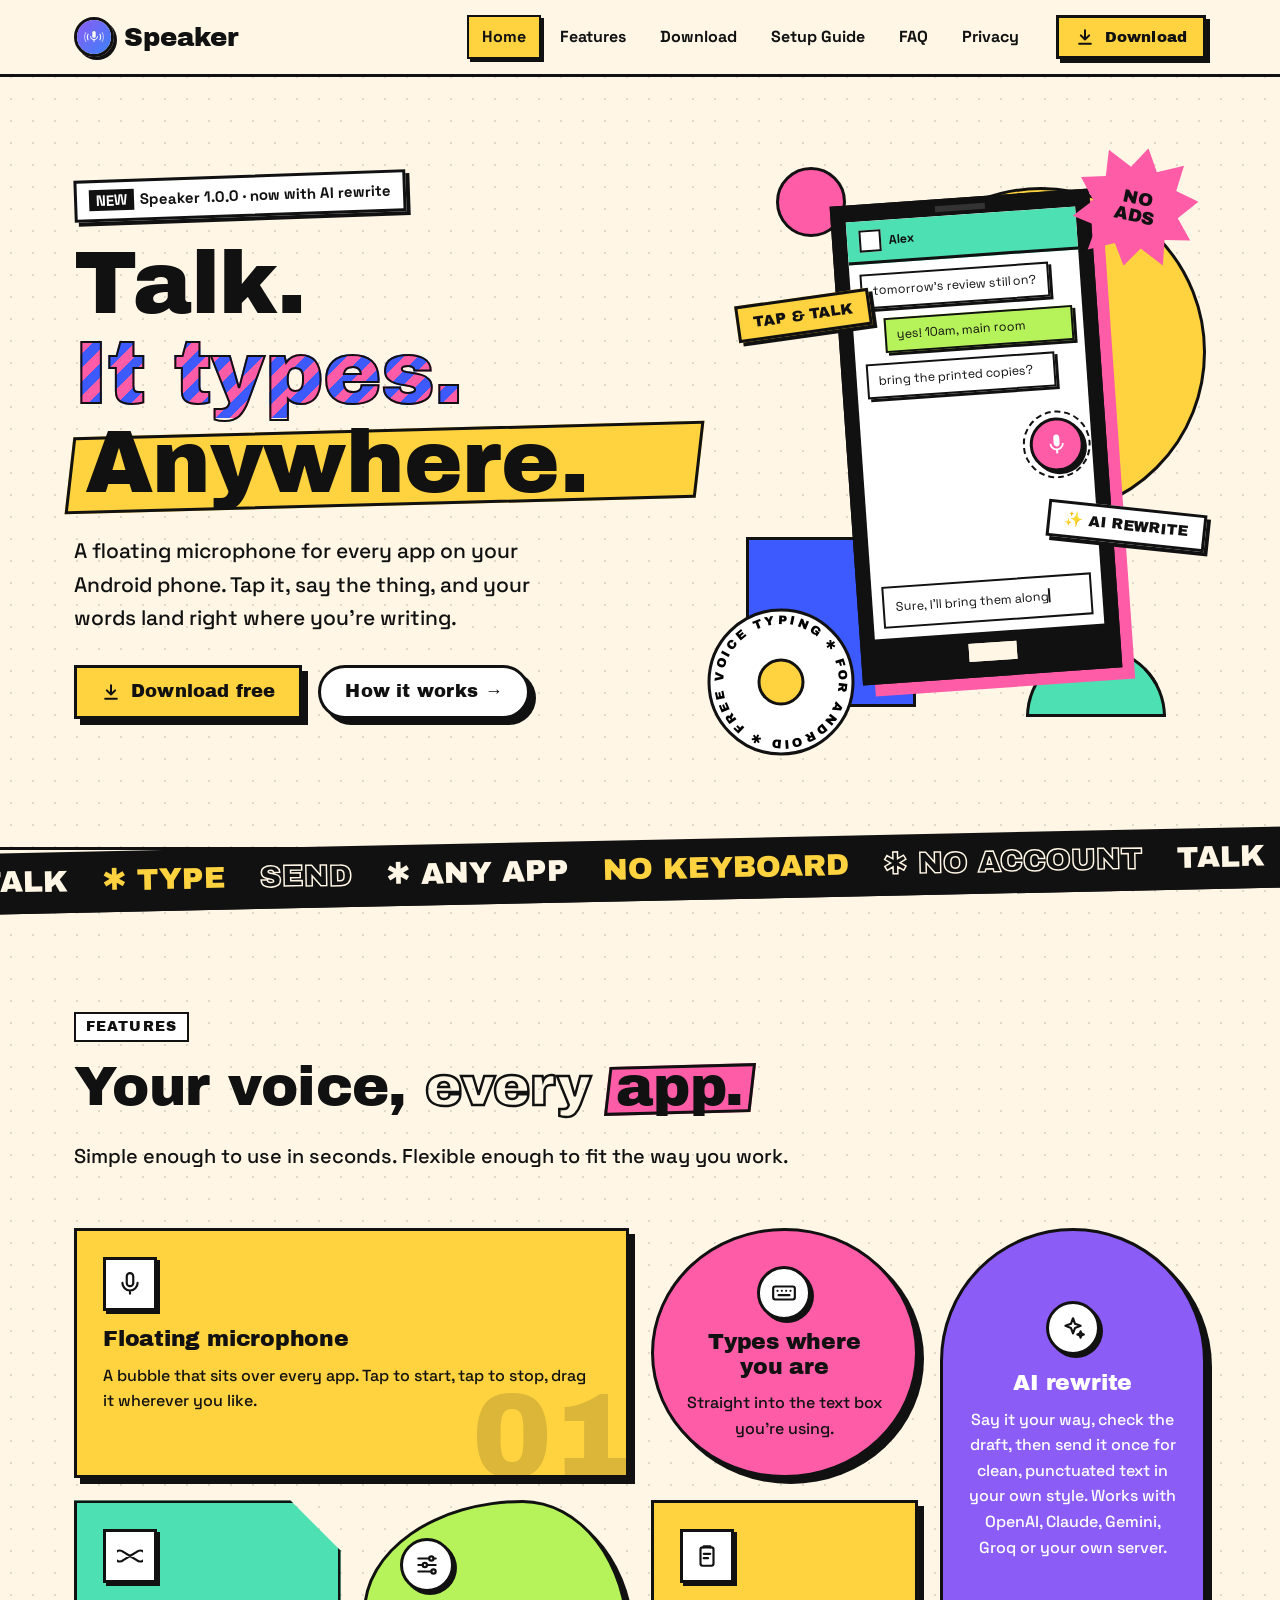
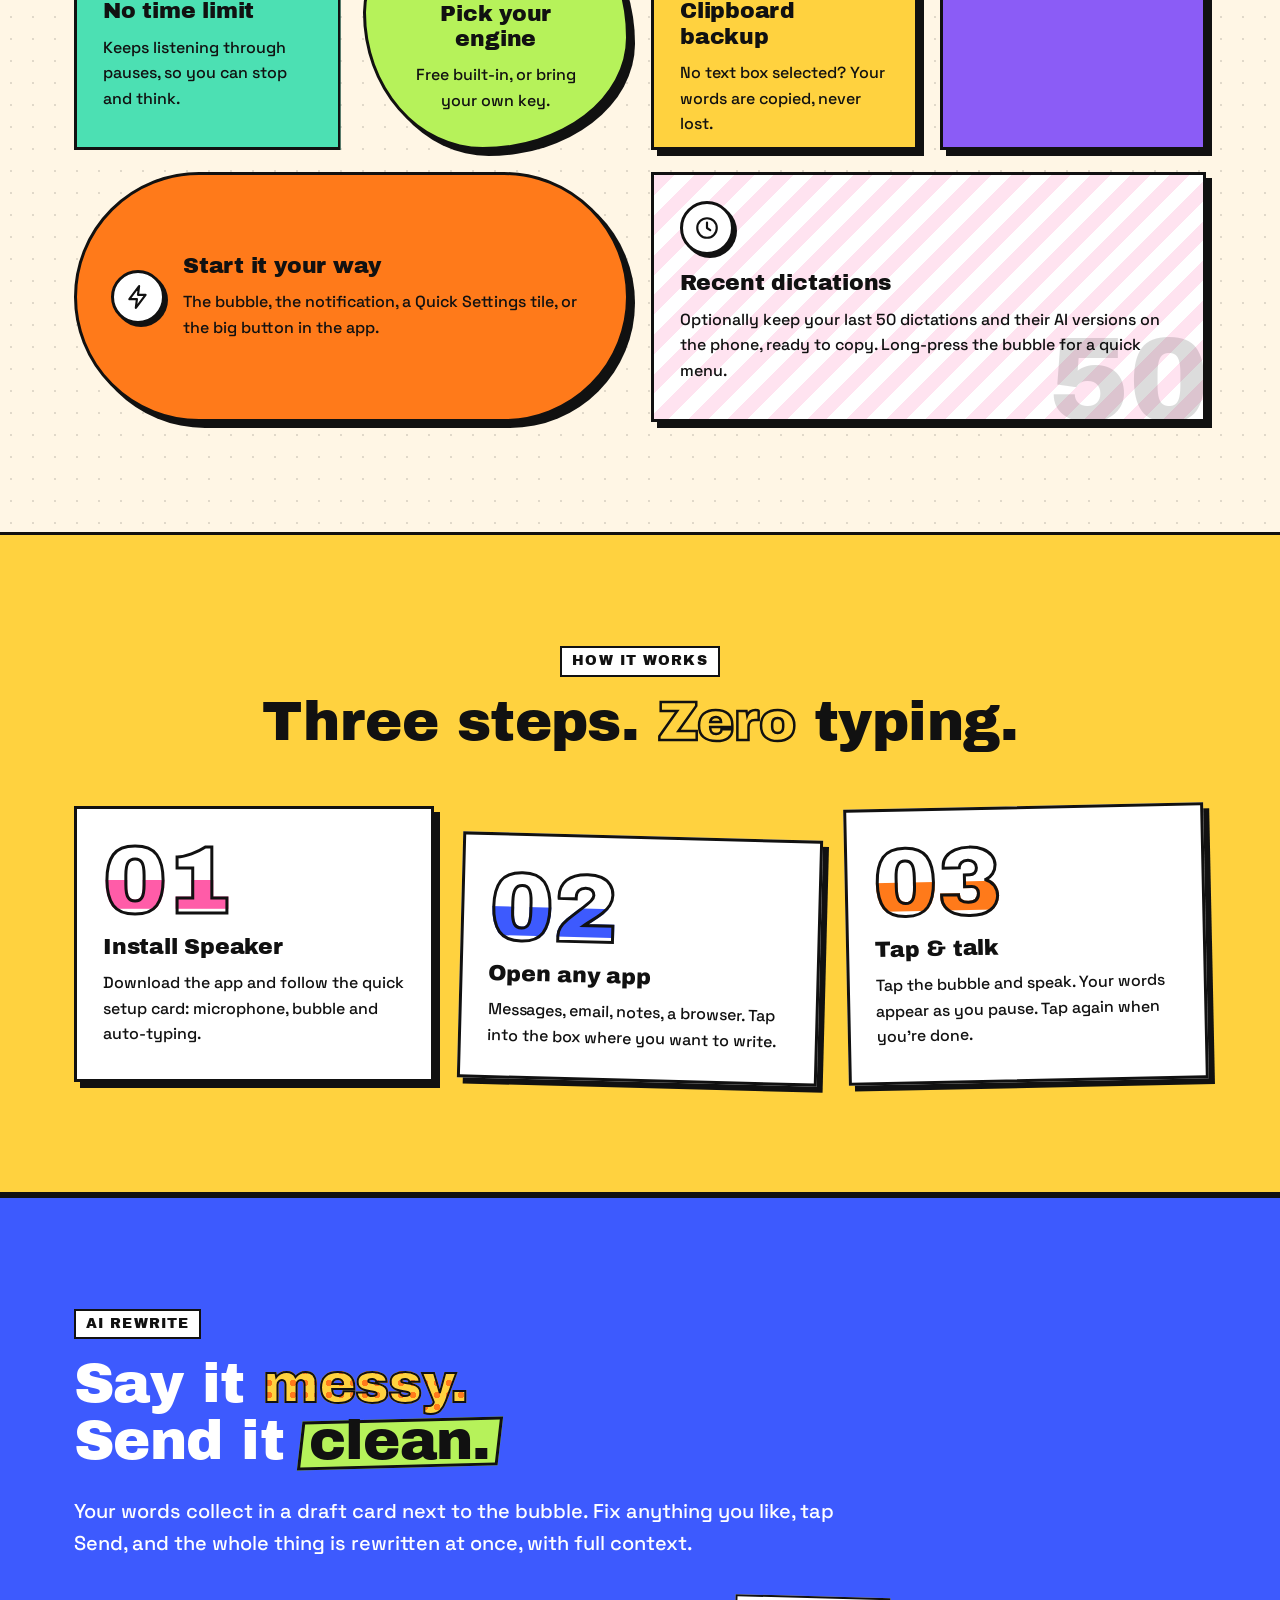
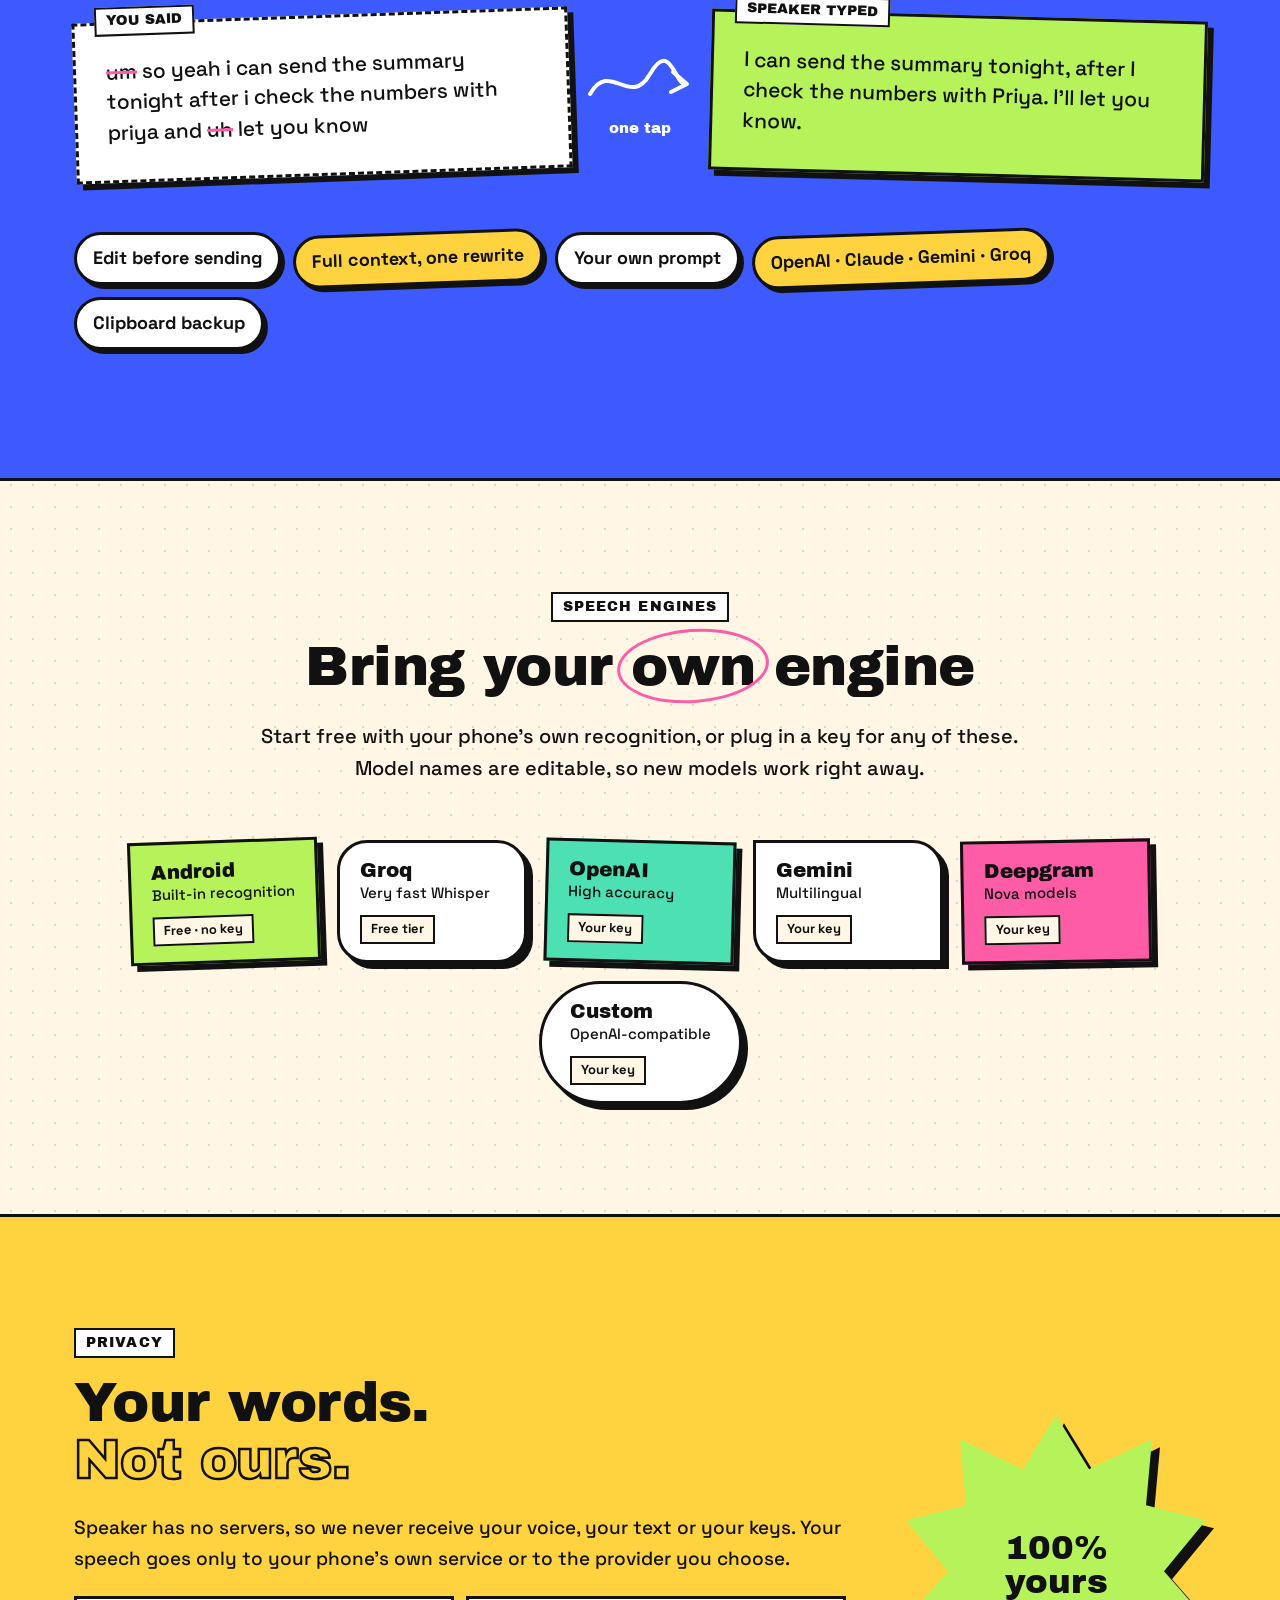
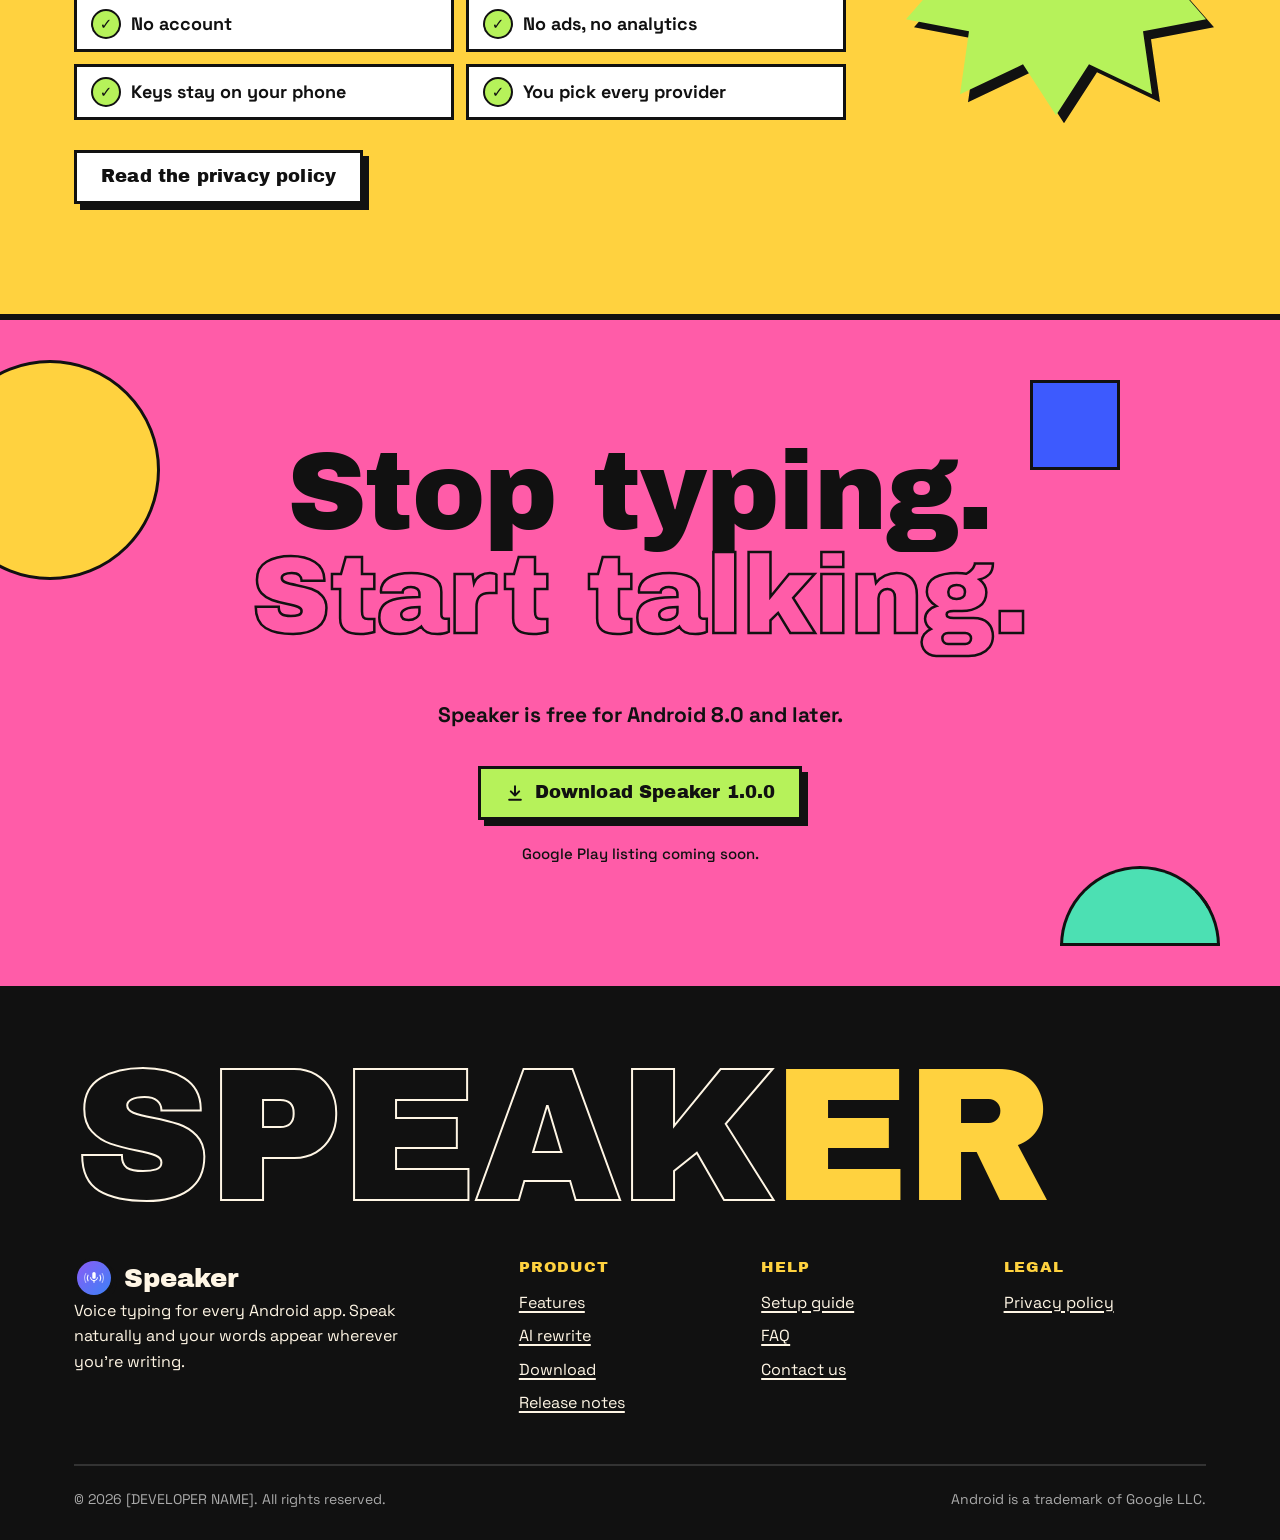
==== index.html @ e4e37671 "first commit: voxtype website" ====
<!doctype html>
<html lang="en">
<head>
<meta charset="utf-8">
<meta name="viewport" content="width=device-width, initial-scale=1">
<title>Speaker: Voice Typing for Every Android App</title>
<meta name="description" content="Speaker puts a microphone over every app on your Android phone. Tap, speak, and your words are typed where you're writing. Free download.">
<meta name="theme-color" content="#ffd23f">
<link rel="preload" href="assets/fonts/archivo-black-latin.woff2" as="font" type="font/woff2" crossorigin>
<link rel="icon" href="assets/logo.svg" type="image/svg+xml">
<link rel="stylesheet" href="assets/style.css">
</head>
<body>

<header class="header"><div class="wrap">
  <a class="logo" href="index.html"><img src="assets/logo.svg" alt="" width="36" height="36">Speaker</a>
  <ul class="nav"><li><a href="index.html" aria-current="page">Home</a></li><li><a href="index.html#features">Features</a></li><li><a href="download.html">Download</a></li><li><a href="guide.html">Setup Guide</a></li><li><a href="faq.html">FAQ</a></li><li><a href="privacy.html">Privacy</a></li></ul>
  <a class="btn btn-sm" href="download.html"><svg viewBox="0 0 24 24" fill="none" stroke="currentColor" stroke-width="2.4" stroke-linecap="round" stroke-linejoin="round"><path d="M12 4v11M7 10l5 5 5-5M5 20h14"/></svg>Download</a>
</div></header>

<section class="hero">
  <div class="wrap">
    <div class="hero-copy">
      <span class="tag"><b>NEW</b>Speaker 1.0.0 &middot; now with AI rewrite</span>
      <h1><span>Talk.</span><span class="stripes">It types.</span><span><span class="hl">Anywhere.</span></span></h1>
      <p class="lead">A floating microphone for every app on your Android phone. Tap it, say the thing, and your words land right where you're writing.</p>
      <div class="actions">
        <a class="btn" href="download.html"><svg viewBox="0 0 24 24" fill="none" stroke="currentColor" stroke-width="2.4" stroke-linecap="round" stroke-linejoin="round"><path d="M12 4v11M7 10l5 5 5-5M5 20h14"/></svg>Download free</a>
        <a class="btn btn-white btn-round" href="#how">How it works &rarr;</a>
      </div>
    </div>
    <div class="hero-art" aria-hidden="true">
      <span class="shape s-circle s1"></span>
      <span class="shape s2"></span>
      <span class="shape s-half s3"></span>
      <span class="shape s-circle s4"></span>
      <div class="device"><span class="cam"></span><div class="scr">
        <div class="bar"><i></i>Alex</div>
        <div class="m">tomorrow's review still on?</div>
        <div class="m me">yes! 10am, main room</div>
        <div class="m">bring the printed copies?</div>
        <div class="mic"><svg viewBox="0 0 24 24"><path fill="#fff" d="M12 14c1.66 0 3-1.34 3-3V5c0-1.66-1.34-3-3-3S9 3.34 9 5v6c0 1.66 1.34 3 3 3zm5.3-3c0 3-2.54 5.1-5.3 5.1S6.7 14 6.7 11H5c0 3.41 2.72 6.23 6 6.72V21h2v-3.28c3.28-.48 6-3.3 6-6.72h-1.7z"/></svg></div>
        <div class="typing">Sure, I'll bring them along<span class="caret"></span></div>
      </div></div>
      <span class="sticker st1">Tap &amp; talk</span>
      <span class="sticker st2">&#10024; AI rewrite</span>
      <div class="burst">NO<br>ADS</div>
      <svg class="spin" viewBox="0 0 150 150"><defs><path id="ring" d="M75 75m-58 0a58 58 0 1 1 116 0a58 58 0 1 1-116 0"/></defs><circle cx="75" cy="75" r="72" fill="#fff" stroke="#111" stroke-width="3"/><circle cx="75" cy="75" r="22" fill="#ffd23f" stroke="#111" stroke-width="3"/><text><textPath href="#ring">voice typing &#10033; for android &#10033; free &#10033; </textPath></text></svg>
    </div>
  </div>
</section>

<div class="marquee" aria-hidden="true"><div class="track">
  <span>Talk</span><span>&#10033; Type</span><span>Send</span><span>&#10033; Any app</span><span>No keyboard</span><span>&#10033; No account</span><span>Talk</span><span>&#10033; Type</span><span>Send</span><span>&#10033; Any app</span><span>No keyboard</span><span>&#10033; No account</span>
  <span>Talk</span><span>&#10033; Type</span><span>Send</span><span>&#10033; Any app</span><span>No keyboard</span><span>&#10033; No account</span><span>Talk</span><span>&#10033; Type</span><span>Send</span><span>&#10033; Any app</span><span>No keyboard</span><span>&#10033; No account</span>
</div></div>

<section class="section" id="features"><div class="wrap">
  <div class="head">
    <span class="label">Features</span>
    <h2>Your voice, <span class="outline">every</span> <span class="hl pink">app.</span></h2>
    <p>Simple enough to use in seconds. Flexible enough to fit the way you work.</p>
  </div>
  <div class="bento">
    <div class="tile t-wide t-yellow"><div class="glyph"><svg viewBox="0 0 24 24" fill="none" stroke="currentColor" stroke-width="2" stroke-linecap="round" stroke-linejoin="round"><rect x="9" y="2" width="6" height="12" rx="3"/><path d="M5 11a7 7 0 0014 0M12 18v3"/></svg></div><h3>Floating microphone</h3><p>A bubble that sits over every app. Tap to start, tap to stop, drag it wherever you like.</p><span class="big">01</span></div>
    <div class="tile t-round t-pink"><div class="glyph round"><svg viewBox="0 0 24 24" fill="none" stroke="currentColor" stroke-width="2" stroke-linecap="round" stroke-linejoin="round"><rect x="2" y="6" width="20" height="12" rx="2"/><path d="M6 10h.01M10 10h.01M14 10h.01M18 10h.01M7 14h10"/></svg></div><h3>Types where you are</h3><p>Straight into the text box you're using.</p></div>
    <div class="tile t-tall t-purple t-arch"><div class="glyph round"><svg viewBox="0 0 24 24" fill="none" stroke="currentColor" stroke-width="2" stroke-linecap="round" stroke-linejoin="round"><path d="M12 3l1.9 5.1L19 10l-5.1 1.9L12 17l-1.9-5.1L5 10l5.1-1.9z"/><path d="M19 15l.8 2.2L22 18l-2.2.8L19 21l-.8-2.2L16 18l2.2-.8z"/></svg></div><h3>AI rewrite</h3><p>Say it your way, check the draft, then send it once for clean, punctuated text in your own style. Works with OpenAI, Claude, Gemini, Groq or your own server.</p></div>
    <div class="tile t-cut t-mint"><div class="glyph"><svg viewBox="0 0 24 24" fill="none" stroke="currentColor" stroke-width="2" stroke-linecap="round" stroke-linejoin="round"><path d="M18.2 8.2a5 5 0 110 7.6L12 12l-6.2 3.8a5 5 0 110-7.6L12 12z"/></svg></div><h3>No time limit</h3><p>Keeps listening through pauses, so you can stop and think.</p></div>
    <div class="tile t-blob t-lime"><div class="glyph round"><svg viewBox="0 0 24 24" fill="none" stroke="currentColor" stroke-width="2" stroke-linecap="round" stroke-linejoin="round"><path d="M4 6h10M18 6h2M4 12h4M12 12h8M4 18h12"/><circle cx="16" cy="6" r="2"/><circle cx="10" cy="12" r="2"/><circle cx="18" cy="18" r="2"/></svg></div><h3>Pick your engine</h3><p>Free built-in, or bring your own key.</p></div>
    <div class="tile t-yellow"><div class="glyph"><svg viewBox="0 0 24 24" fill="none" stroke="currentColor" stroke-width="2" stroke-linecap="round" stroke-linejoin="round"><rect x="6" y="4" width="12" height="17" rx="2"/><path d="M9 4V3h6v1M9 10h6M9 14h4"/></svg></div><h3>Clipboard backup</h3><p>No text box selected? Your words are copied, never lost.</p></div>
    <div class="tile t-wide t-pill t-orange"><div class="glyph round"><svg viewBox="0 0 24 24" fill="none" stroke="currentColor" stroke-width="2" stroke-linecap="round" stroke-linejoin="round"><path d="M13 2L4 14h7l-1 8 9-12h-7z"/></svg></div><div><h3>Start it your way</h3><p>The bubble, the notification, a Quick Settings tile, or the big button in the app.</p></div></div>
    <div class="tile t-wide t-stripes"><div class="glyph round"><svg viewBox="0 0 24 24" fill="none" stroke="currentColor" stroke-width="2" stroke-linecap="round" stroke-linejoin="round"><circle cx="12" cy="12" r="9"/><path d="M12 7v5l3 2"/></svg></div><h3>Recent dictations</h3><p>Optionally keep your last 50 dictations and their AI versions on the phone, ready to copy. Long-press the bubble for a quick menu.</p><span class="big">50</span></div>
  </div>
</div></section>

<section class="section yellow" id="how"><div class="wrap">
  <div class="head center center-text" style="text-align:center">
    <span class="label">How it works</span>
    <h2>Three steps. <span class="outline">Zero</span> typing.</h2>
  </div>
  <div class="steps">
    <div class="step"><span class="n">01</span><h3>Install Speaker</h3><p>Download the app and follow the quick setup card: microphone, bubble and auto-typing.</p></div>
    <div class="step"><span class="n">02</span><h3>Open any app</h3><p>Messages, email, notes, a browser. Tap into the box where you want to write.</p></div>
    <div class="step"><span class="n">03</span><h3>Tap &amp; talk</h3><p>Tap the bubble and speak. Your words appear as you pause. Tap again when you're done.</p></div>
  </div>
</div></section>

<section class="section blue" id="ai"><div class="wrap">
  <div class="head">
    <span class="label" style="color:#111">AI rewrite</span>
    <h2>Say it <span class="dots-text">messy.</span><br>Send it <span class="hl lime" style="color:#111">clean.</span></h2>
    <p>Your words collect in a draft card next to the bubble. Fix anything you like, tap Send, and the whole thing is rewritten at once, with full context.</p>
  </div>
  <div class="ba">
    <div class="card-say say-before"><small>You said</small><s>um</s> so yeah i can send the summary tonight after i check the numbers with priya and <s>uh</s> let you know</div>
    <div class="ba-arrow"><svg viewBox="0 0 110 60" fill="none" stroke="#fff" stroke-width="4" stroke-linecap="round" stroke-linejoin="round"><path d="M5 40 C 25 5, 45 55, 65 20 S 90 30, 100 30"/><path d="M88 18l14 12-16 8"/></svg>one tap</div>
    <div class="card-say say-after"><small>Speaker typed</small>I can send the summary tonight, after I check the numbers with Priya. I'll let you know.</div>
  </div>
  <ul class="ai-points">
    <li>Edit before sending</li><li>Full context, one rewrite</li><li>Your own prompt</li><li>OpenAI &middot; Claude &middot; Gemini &middot; Groq</li><li>Clipboard backup</li>
  </ul>
</div></section>

<section class="section" id="engines"><div class="wrap">
  <div class="head center" style="text-align:center">
    <span class="label">Speech engines</span>
    <h2>Bring your <span class="circled">own</span> engine</h2>
    <p>Start free with your phone's own recognition, or plug in a key for any of these. Model names are editable, so new models work right away.</p>
  </div>
  <div class="tags">
    <div class="etag"><b>Android</b><span>Built-in recognition</span><em>Free &middot; no key</em></div>
    <div class="etag"><b>Groq</b><span>Very fast Whisper</span><em>Free tier</em></div>
    <div class="etag"><b>OpenAI</b><span>High accuracy</span><em>Your key</em></div>
    <div class="etag"><b>Gemini</b><span>Multilingual</span><em>Your key</em></div>
    <div class="etag"><b>Deepgram</b><span>Nova models</span><em>Your key</em></div>
    <div class="etag"><b>Custom</b><span>OpenAI-compatible</span><em>Your key</em></div>
  </div>
</div></section>

<section class="section yellow"><div class="wrap">
  <div class="privacy">
    <div class="copy">
      <span class="label">Privacy</span>
      <h2>Your words.<br><span class="outline">Not ours.</span></h2>
      <p style="font-size:19px;font-weight:500">Speaker has no servers, so we never receive your voice, your text or your keys. Your speech goes only to your phone's own service or to the provider you choose.</p>
      <ul><li>No account</li><li>No ads, no analytics</li><li>Keys stay on your phone</li><li>You pick every provider</li></ul>
      <a class="btn btn-white" href="privacy.html">Read the privacy policy</a>
    </div>
    <div class="star-badge"><span>100%<br>yours</span></div>
  </div>
</div></section>

<section class="cta">
  <span class="shape s-circle s-a"></span><span class="shape s-half s-b"></span><span class="shape s-c"></span>
  <div class="wrap">
    <h2>Stop typing.<br><span class="outline">Start talking.</span></h2>
    <p>Speaker is free for Android 8.0 and later.</p>
    <a class="btn btn-lime" href="download.html"><svg viewBox="0 0 24 24" fill="none" stroke="currentColor" stroke-width="2.4" stroke-linecap="round" stroke-linejoin="round"><path d="M12 4v11M7 10l5 5 5-5M5 20h14"/></svg>Download Speaker 1.0.0</a>
    <p class="fine">Google Play listing coming soon.</p>
  </div>
</section>

<footer class="footer"><div class="wrap">
  <div class="giant" aria-hidden="true">SPEAK<span>ER</span></div>
  <div class="cols">
    <div>
      <a class="logo" href="index.html"><img src="assets/logo.svg" alt="" width="36" height="36">Speaker</a>
      <p>Voice typing for every Android app. Speak naturally and your words appear wherever you're writing.</p>
    </div>
    <div><h4>Product</h4><ul><li><a href="index.html#features">Features</a></li><li><a href="index.html#ai">AI rewrite</a></li><li><a href="download.html">Download</a></li><li><a href="download.html#releases">Release notes</a></li></ul></div>
    <div><h4>Help</h4><ul><li><a href="guide.html">Setup guide</a></li><li><a href="faq.html">FAQ</a></li><li><a href="mailto:[CONTACT EMAIL]">Contact us</a></li></ul></div>
    <div><h4>Legal</h4><ul><li><a href="privacy.html">Privacy policy</a></li></ul></div>
  </div>
  <div class="base"><span>&copy; 2026 [DEVELOPER NAME]. All rights reserved.</span><span>Android is a trademark of Google LLC.</span></div>
</div></footer>

</body>
</html>
---- assets/style.css ----
/* Speaker website: bold art-poster style. Thick outlines, hard shadows, flat bright colours, geometric shapes,
   clipped and outlined type. Fonts are self-hosted (SIL Open Font License): Archivo Black, Space Grotesk.
   No frameworks, no third-party requests. */

@font-face { font-family: "Archivo Black"; src: url("fonts/archivo-black-latin.woff2") format("woff2"); font-weight: 400; font-display: swap; }
@font-face { font-family: "Space Grotesk"; src: url("fonts/space-grotesk-latin.woff2") format("woff2"); font-weight: 300 700; font-display: swap; }

:root {
  --ink: #111;
  --paper: #fff6e5;
  --white: #fff;
  --yellow: #ffd23f;
  --pink: #ff5ca8;
  --blue: #3d5afe;
  --lime: #b6f25a;
  --orange: #ff7a1a;
  --purple: #8b5cf6;
  --mint: #4ce0b3;
  --line: 3px solid var(--ink);
  --hard: 6px 6px 0 var(--ink);
  --hard-sm: 4px 4px 0 var(--ink);
  --display: "Archivo Black", "Arial Black", Impact, sans-serif;
  --body: "Space Grotesk", system-ui, "Segoe UI", Roboto, sans-serif;
}

* { box-sizing: border-box; }
html { scroll-behavior: smooth; }
body {
  margin: 0;
  font: 18px/1.6 var(--body);
  color: var(--ink);
  background-color: var(--paper);
  background-image: radial-gradient(rgba(17,17,17,.13) 1.2px, transparent 1.2px);
  background-size: 22px 22px;
}
a { color: var(--ink); text-decoration-thickness: 2px; text-underline-offset: 3px; }
a:hover { color: var(--blue); }
img, svg { max-width: 100%; }
h1, h2, h3 { margin: 0 0 .45em; font-family: var(--display); font-weight: 400; line-height: 1.02; letter-spacing: -.01em; }
h1 { font-size: 88px; }
h2 { font-size: 56px; }
h3 { font-size: 22px; line-height: 1.15; }
p { margin: 0 0 1em; }
.wrap { width: 1180px; max-width: 100%; margin: 0 auto; padding: 0 24px; position: relative; }
.center { text-align: center; }

/* ---------- type effects ---------- */
.outline { color: transparent; -webkit-text-stroke: 2.5px var(--ink); paint-order: stroke fill; }
.stripes {
  color: transparent;
  background: repeating-linear-gradient(-45deg, var(--pink) 0 10px, var(--blue) 10px 20px);
  -webkit-background-clip: text; background-clip: text;
  -webkit-text-stroke: 2px var(--ink);
}
.dots-text {
  color: transparent;
  background: radial-gradient(var(--orange) 35%, transparent 36%) 0 0 / 12px 12px, var(--yellow);
  -webkit-background-clip: text; background-clip: text;
  -webkit-text-stroke: 2px var(--ink);
}
.hl { position: relative; z-index: 0; display: inline-block; padding: 0 .12em; }
.hl::before { content: ""; position: absolute; z-index: -1; inset: .12em -.04em .02em; background: var(--yellow); border: var(--line); transform: skew(-8deg) rotate(-1.5deg); }
.hl.pink::before { background: var(--pink); }
.hl.lime::before { background: var(--lime); }
.hl.mint::before { background: var(--mint); }
.circled { position: relative; display: inline-block; }
.circled::after { content: ""; position: absolute; inset: -.15em -.25em; border: 3px solid var(--pink); border-radius: 50%; transform: rotate(-4deg); pointer-events: none; }

/* ---------- header ---------- */
.header { position: sticky; top: 0; z-index: 30; background: var(--paper); border-bottom: var(--line); }
.header .wrap { display: flex; align-items: center; gap: 22px; height: 74px; }
.logo { display: flex; align-items: center; gap: 10px; font: 26px/1 var(--display); color: var(--ink); text-decoration: none; }
.logo img { width: 40px; height: 40px; border: var(--line); border-radius: 50%; box-shadow: 3px 3px 0 var(--ink); }
.logo:hover { color: var(--ink); }
.nav { display: flex; gap: 4px; margin: 0 0 0 auto; padding: 0; list-style: none; }
.nav a { display: block; padding: 7px 13px; font-weight: 700; font-size: 16px; text-decoration: none; border: 2px solid transparent; }
.nav a:hover { color: var(--ink); border-color: var(--ink); background: var(--white); }
.nav a[aria-current="page"] { background: var(--yellow); border: 2px solid var(--ink); box-shadow: 3px 3px 0 var(--ink); }

/* ---------- buttons ---------- */
.btn {
  display: inline-flex; align-items: center; justify-content: center; gap: 10px;
  padding: 14px 24px;
  font: 18px/1.1 var(--display);
  letter-spacing: .01em;
  color: var(--ink);
  text-decoration: none;
  background: var(--yellow);
  border: var(--line);
  box-shadow: var(--hard);
  transition: transform .12s ease, box-shadow .12s ease;
}
.btn:hover { color: var(--ink); transform: translate(-2px, -2px); box-shadow: 8px 8px 0 var(--ink); }
.btn:active { transform: translate(4px, 4px); box-shadow: 2px 2px 0 var(--ink); }
.btn svg { width: 20px; height: 20px; flex: none; }
.btn-sm { padding: 9px 16px; font-size: 15px; box-shadow: var(--hard-sm); }
.btn-pink { background: var(--pink); }
.btn-white { background: var(--white); }
.btn-lime { background: var(--lime); }
.btn-round { border-radius: 999px; }

/* ---------- stickers & shapes ---------- */
.sticker {
  position: absolute; z-index: 3;
  display: inline-flex; align-items: center; justify-content: center;
  padding: 8px 14px;
  font: 15px/1 var(--display);
  text-transform: uppercase;
  background: var(--lime);
  border: var(--line);
  box-shadow: var(--hard-sm);
}
.burst {
  position: absolute; z-index: 3;
  display: flex; align-items: center; justify-content: center;
  width: 120px; height: 120px;
  font: 18px/1 var(--display);
  text-align: center;
  background: var(--pink);
  clip-path: polygon(50% 0%, 61% 18%, 82% 8%, 80% 30%, 100% 35%, 86% 52%, 100% 68%, 79% 72%, 82% 93%, 61% 83%, 50% 100%, 39% 83%, 18% 93%, 21% 72%, 0% 68%, 14% 52%, 0% 35%, 20% 30%, 18% 8%, 39% 18%);
}
.shape { position: absolute; z-index: 0; pointer-events: none; border: var(--line); }
.s-circle { border-radius: 50%; }
.s-half { border-radius: 999px 999px 0 0; }
.s-quarter { border-radius: 100% 0 0 0; }
.s-tri { border: 0; background: var(--ink); clip-path: polygon(50% 0, 100% 100%, 0 100%); }
.s-tri::after { content: ""; position: absolute; inset: 5px 4px 3px; clip-path: polygon(50% 0, 100% 100%, 0 100%); background: inherit; }
.squiggle { position: absolute; z-index: 1; pointer-events: none; }
.spin { position: absolute; z-index: 3; width: 150px; height: 150px; animation: spin 18s linear infinite; }
.spin text { font: 12.5px var(--display); letter-spacing: 2.6px; text-transform: uppercase; }
@keyframes spin { to { transform: rotate(360deg); } }

/* ---------- hero ---------- */
.hero { position: relative; overflow: hidden; padding: 70px 0 100px; border-bottom: var(--line); }
.hero .wrap { display: flex; align-items: center; gap: 40px; }
.hero-copy { position: relative; z-index: 2; flex: 1 1 0; min-width: 0; }
.hero h1 { margin-bottom: 26px; }
.hero h1 span { display: block; }
.tag { display: inline-block; margin-bottom: 22px; padding: 6px 12px; font-weight: 700; font-size: 15px; background: var(--white); border: var(--line); box-shadow: var(--hard-sm); transform: rotate(-2deg); }
.tag b { margin-right: 6px; padding: 1px 7px; color: #fff; background: var(--ink); }
.lead { max-width: 520px; font-size: 21px; font-weight: 500; }
.actions { display: flex; flex-wrap: wrap; gap: 16px; margin: 30px 0 0; }

.hero-art { position: relative; flex: 0 0 470px; height: 600px; }
.hero-art .s1 { width: 330px; height: 330px; right: 0; top: 40px; background: var(--yellow); }
.hero-art .s2 { width: 170px; height: 170px; left: 10px; bottom: 40px; background: var(--blue); }
.hero-art .s3 { width: 140px; height: 70px; right: 40px; bottom: 30px; background: var(--mint); }
.hero-art .s4 { width: 70px; height: 70px; left: 40px; top: 20px; background: var(--pink); }

/* boxy device */
.device {
  position: absolute; z-index: 2;
  left: 110px; top: 50px;
  width: 260px; height: 480px;
  padding: 14px 12px 42px;
  background: var(--ink);
  border: var(--line);
  box-shadow: 12px 12px 0 var(--pink);
  transform: rotate(-4deg);
}
.device::after { content: ""; position: absolute; left: 50%; bottom: 13px; width: 44px; height: 14px; margin-left: -22px; background: var(--paper); border: 2px solid var(--paper); }
.device .cam { position: absolute; left: 50%; top: 4px; width: 50px; height: 6px; margin-left: -25px; background: #333; }
.scr { position: relative; height: 100%; overflow: hidden; background: var(--white); font-size: 12.5px; }
.scr .bar { display: flex; align-items: center; gap: 8px; padding: 9px 12px; font-weight: 700; background: var(--mint); border-bottom: var(--line); }
.scr .bar i { width: 22px; height: 22px; background: var(--white); border: 2px solid var(--ink); }
.m { max-width: 82%; margin: 10px 10px 0; padding: 7px 10px; line-height: 1.35; background: var(--white); border: 2px solid var(--ink); box-shadow: 3px 3px 0 var(--ink); }
.m.me { margin-left: auto; background: var(--lime); }
.mic { position: absolute; right: 8px; top: 50%; display: flex; align-items: center; justify-content: center; width: 54px; height: 54px; border-radius: 50%; background: var(--pink); border: var(--line); box-shadow: 3px 3px 0 var(--ink); }
.mic::before { content: ""; position: absolute; inset: -10px; border: 2px dashed var(--ink); border-radius: 50%; animation: spin 8s linear infinite; }
.mic svg { width: 24px; height: 24px; }
.typing { position: absolute; left: 10px; right: 10px; bottom: 10px; padding: 9px 11px; background: var(--white); border: 2px solid var(--ink); }
.caret { display: inline-block; width: 2px; height: 14px; vertical-align: -2px; background: var(--ink); animation: blink 1s step-end infinite; }
@keyframes blink { 50% { opacity: 0; } }
.hero-art .sticker.st1 { left: 0; top: 150px; transform: rotate(-8deg); background: var(--yellow); }
.hero-art .sticker.st2 { right: 0; top: 360px; transform: rotate(6deg); background: var(--white); }
.hero-art .burst { right: 10px; top: 0; transform: rotate(12deg); }
.hero-art .spin { left: -30px; bottom: -10px; }

/* ---------- marquee ---------- */
.marquee { overflow: hidden; padding: 14px 0; color: var(--paper); background: var(--ink); border-bottom: var(--line); transform: rotate(-1.2deg); margin: -10px -20px 0; position: relative; z-index: 5; }
.marquee .track { display: flex; width: max-content; gap: 34px; animation: slide 26s linear infinite; }
.marquee span { font: 30px/1 var(--display); text-transform: uppercase; white-space: nowrap; }
.marquee span:nth-child(3n+2) { color: var(--yellow); }
.marquee span:nth-child(3n+3) { color: transparent; -webkit-text-stroke: 1.5px var(--paper); }
@keyframes slide { to { transform: translateX(-50%); } }

/* ---------- sections ---------- */
.section { position: relative; padding: 110px 0; }
.section.yellow { background: var(--yellow); border-top: var(--line); border-bottom: var(--line); }
.section.blue { color: var(--white); background: var(--blue); border-top: var(--line); border-bottom: var(--line); }
.section.blue h2, .section.blue h3 { color: var(--white); }
.head { max-width: 760px; margin: 0 0 56px; }
.head.center { margin-left: auto; margin-right: auto; }
.head p { font-size: 20px; font-weight: 500; }
.label { display: inline-block; margin-bottom: 16px; padding: 4px 10px; font: 14px/1.3 var(--display); text-transform: uppercase; letter-spacing: .08em; background: var(--white); border: 2px solid var(--ink); }

/* bento grid of mixed shapes */
.bento { display: grid; grid-template-columns: repeat(4, 1fr); grid-auto-rows: 250px; gap: 22px; }
.tile { position: relative; overflow: hidden; padding: 26px; border: var(--line); box-shadow: var(--hard); background: var(--white); }
.tile p { margin: 0; font-size: 16px; font-weight: 500; }
.tile .big { position: absolute; right: -6px; bottom: -22px; font: 120px/1 var(--display); opacity: .14; }
.t-wide { grid-column: span 2; }
.t-tall { grid-row: span 2; }
.t-pink { background: var(--pink); }
.t-lime { background: var(--lime); }
.t-mint { background: var(--mint); }
.t-yellow { background: var(--yellow); }
.t-purple { background: var(--purple); color: var(--white); }
.t-orange { background: var(--orange); }
.t-round { border-radius: 50%; display: flex; flex-direction: column; align-items: center; justify-content: center; text-align: center; padding: 30px; }
.t-arch { border-radius: 999px 999px 0 0; padding-top: 70px; text-align: center; }
.t-cut { clip-path: polygon(0 0, calc(100% - 50px) 0, 100% 50px, 100% 100%, 0 100%); box-shadow: none; }
.t-pill { border-radius: 999px; display: flex; align-items: center; gap: 18px; padding: 20px 34px; }
.t-blob { border-radius: 60% 40% 55% 45% / 45% 55% 45% 55%; display: flex; flex-direction: column; justify-content: center; text-align: center; padding: 34px; }
.t-stripes { background: repeating-linear-gradient(-45deg, var(--white) 0 14px, #ffe3f0 14px 28px); }
.glyph { display: inline-flex; align-items: center; justify-content: center; width: 54px; height: 54px; margin-bottom: 16px; color: var(--ink); background: var(--white); border: var(--line); box-shadow: 3px 3px 0 var(--ink); }
.glyph.round { border-radius: 50%; }
.glyph svg { width: 26px; height: 26px; }
.t-pill .glyph, .t-round .glyph, .t-blob .glyph { margin-bottom: 10px; }
.t-pill .glyph { margin-bottom: 0; flex: none; }

/* steps */
.steps { display: grid; grid-template-columns: repeat(3, 1fr); gap: 26px; }
.step { position: relative; padding: 30px 26px 28px; background: var(--white); border: var(--line); box-shadow: var(--hard); }
.step:nth-child(2) { transform: rotate(1.5deg); margin-top: 30px; }
.step:nth-child(3) { transform: rotate(-1.2deg); }
.step .n { display: block; margin: -6px 0 6px; font: 96px/1 var(--display); color: transparent; -webkit-text-stroke: 3px var(--ink); }
.step:nth-child(1) .n { -webkit-text-stroke-color: var(--ink); background: linear-gradient(var(--pink), var(--pink)) 0 70% / 100% 30% no-repeat; -webkit-background-clip: text; background-clip: text; }
.step:nth-child(2) .n { background: linear-gradient(var(--blue), var(--blue)) 0 70% / 100% 30% no-repeat; -webkit-background-clip: text; background-clip: text; }
.step:nth-child(3) .n { background: linear-gradient(var(--orange), var(--orange)) 0 70% / 100% 30% no-repeat; -webkit-background-clip: text; background-clip: text; }
.step p { margin: 0; font-size: 16px; font-weight: 500; }

/* AI before / after */
.ba { display: grid; grid-template-columns: 1fr 120px 1fr; align-items: center; gap: 10px; }
.card-say { position: relative; padding: 32px 30px; font-size: 21px; font-weight: 500; line-height: 1.45; border: var(--line); box-shadow: var(--hard); }
.card-say small { position: absolute; top: -18px; left: 20px; padding: 4px 10px; font: 14px/1.2 var(--display); text-transform: uppercase; background: var(--white); border: 2px solid var(--ink); }
.say-before { color: var(--ink); background: var(--white); transform: rotate(-2deg); border-style: dashed; }
.say-before s { text-decoration-color: var(--pink); text-decoration-thickness: 3px; }
.say-after { color: var(--ink); background: var(--lime); transform: rotate(1.5deg); }
.ba-arrow { display: flex; flex-direction: column; align-items: center; gap: 6px; font: 15px/1.1 var(--display); text-align: center; color: var(--white); }
.ba-arrow svg { width: 110px; height: 60px; }
.ai-points { display: flex; flex-wrap: wrap; gap: 12px; margin-top: 56px; padding: 0; list-style: none; }
.ai-points li { padding: 9px 16px; font-weight: 700; color: var(--ink); background: var(--white); border: var(--line); box-shadow: var(--hard-sm); border-radius: 999px; }
.ai-points li:nth-child(even) { background: var(--yellow); transform: rotate(-2deg); }

/* engine tags */
.tags { display: flex; flex-wrap: wrap; gap: 18px; justify-content: center; }
.etag { display: flex; flex-direction: column; min-width: 190px; padding: 16px 20px; background: var(--white); border: var(--line); box-shadow: var(--hard); }
.etag b { font: 20px/1.1 var(--display); }
.etag span { font-size: 15px; font-weight: 500; }
.etag em { align-self: flex-start; margin-top: 10px; padding: 2px 9px; font-size: 13px; font-weight: 700; font-style: normal; border: 2px solid var(--ink); background: var(--paper); }
.etag:nth-child(1) { background: var(--lime); transform: rotate(-2deg); }
.etag:nth-child(2) { border-radius: 30px; }
.etag:nth-child(3) { transform: rotate(1.5deg); background: var(--mint); }
.etag:nth-child(4) { border-radius: 0 30px 0 30px; }
.etag:nth-child(5) { background: var(--pink); transform: rotate(-1deg); }
.etag:nth-child(6) { border-radius: 999px; padding-left: 28px; padding-right: 28px; }

/* privacy */
.privacy { display: flex; align-items: center; gap: 60px; }
.privacy .copy { flex: 1 1 0; min-width: 0; }
.privacy ul { display: grid; grid-template-columns: 1fr 1fr; gap: 12px; margin: 22px 0 30px; padding: 0; list-style: none; }
.privacy li { display: flex; align-items: center; gap: 10px; padding: 10px 14px; font-weight: 700; background: var(--white); border: var(--line); }
.privacy li::before { content: "\2713"; display: flex; align-items: center; justify-content: center; flex: none; width: 26px; height: 26px; font-size: 15px; color: var(--ink); background: var(--lime); border: 2px solid var(--ink); border-radius: 50%; }
.star-badge {
  position: relative; flex: 0 0 300px; height: 300px;
  display: flex; align-items: center; justify-content: center;
}
.star-badge::before {
  content: ""; position: absolute; inset: 0;
  background: var(--ink);
  clip-path: polygon(50% 0%, 61% 18%, 82% 8%, 80% 30%, 100% 35%, 86% 52%, 100% 68%, 79% 72%, 82% 93%, 61% 83%, 50% 100%, 39% 83%, 18% 93%, 21% 72%, 0% 68%, 14% 52%, 0% 35%, 20% 30%, 18% 8%, 39% 18%);
  transform: translate(8px, 8px);
}
.star-badge::after {
  content: ""; position: absolute; inset: 0;
  background: var(--lime);
  clip-path: polygon(50% 0%, 61% 18%, 82% 8%, 80% 30%, 100% 35%, 86% 52%, 100% 68%, 79% 72%, 82% 93%, 61% 83%, 50% 100%, 39% 83%, 18% 93%, 21% 72%, 0% 68%, 14% 52%, 0% 35%, 20% 30%, 18% 8%, 39% 18%);
  animation: spin 40s linear infinite;
}
.star-badge span { position: relative; z-index: 1; font: 34px/1 var(--display); text-align: center; }

/* CTA */
.cta { position: relative; overflow: hidden; padding: 120px 0; text-align: center; background: var(--pink); border-top: var(--line); }
.cta h2 { font-size: 110px; line-height: .95; }
.cta p { font-size: 21px; font-weight: 700; margin-bottom: 34px; }
.cta .s-a { width: 220px; height: 220px; left: -60px; top: 40px; background: var(--yellow); }
.cta .s-b { width: 160px; height: 80px; right: 60px; bottom: 40px; background: var(--mint); }
.cta .s-c { width: 90px; height: 90px; right: 160px; top: 60px; background: var(--blue); }
.cta .wrap { z-index: 2; }
.cta .fine { margin: 22px 0 0; font-size: 15px; font-weight: 500; }

/* ---------- inner pages ---------- */
.page-hero { position: relative; overflow: hidden; padding: 70px 0 64px; border-bottom: var(--line); background: var(--yellow); }
.page-hero h1 { position: relative; z-index: 2; font-size: 76px; }
.page-hero p { position: relative; z-index: 2; max-width: 640px; margin: 0; font-size: 21px; font-weight: 500; }
.page-hero .p1 { width: 240px; height: 240px; right: 80px; top: -60px; background: var(--pink); }
.page-hero .p2 { width: 120px; height: 60px; right: 300px; bottom: 30px; background: var(--white); }
.page-hero .p3 { width: 90px; height: 90px; right: 30px; bottom: -30px; background: var(--blue); }

.layout { display: flex; gap: 46px; padding: 60px 0 100px; }
.side { flex: 0 0 250px; }
.side .box { position: sticky; top: 100px; padding: 18px; background: var(--white); border: var(--line); box-shadow: var(--hard); }
.side h4 { margin: 0 0 10px; font: 15px/1.2 var(--display); text-transform: uppercase; letter-spacing: .06em; }
.side ul { margin: 0; padding: 0; list-style: none; }
.side li a { display: block; padding: 7px 10px; font-weight: 700; font-size: 16px; text-decoration: none; border: 2px solid transparent; }
.side li a:hover { color: var(--ink); background: var(--lime); border-color: var(--ink); }
.article { flex: 1 1 0; min-width: 0; max-width: 800px; }
.article h2 { margin-top: 60px; font-size: 40px; }
.article h2:first-child { margin-top: 0; }
.article ul, .article ol { padding-left: 24px; }
.article li { margin-bottom: 6px; }
.article p, .article li { font-size: 17px; }

.table { width: 100%; margin: 16px 0 26px; border-collapse: collapse; font-size: 16px; background: var(--white); border: var(--line); box-shadow: var(--hard); }
.table th { padding: 11px 14px; text-align: left; font: 14px/1.2 var(--display); text-transform: uppercase; letter-spacing: .05em; background: var(--mint); border-bottom: var(--line); }
.table td { padding: 11px 14px; vertical-align: top; border-top: 2px solid var(--ink); }
.table tr:nth-child(2) td { border-top: 0; }
.table td:first-child { font-weight: 700; }

.numbered { margin: 18px 0 24px; padding: 0 !important; list-style: none; counter-reset: n; }
.numbered > li { position: relative; margin: 0 0 16px; padding: 6px 0 0 56px; counter-increment: n; }
.numbered > li::before { content: counter(n); position: absolute; left: 0; top: 0; display: flex; align-items: center; justify-content: center; width: 40px; height: 40px; font: 20px/1 var(--display); background: var(--yellow); border: var(--line); box-shadow: 3px 3px 0 var(--ink); }
.numbered > li:nth-child(2n)::before { background: var(--pink); border-radius: 50%; }
.numbered > li:nth-child(3n)::before { background: var(--mint); }

.note { position: relative; margin: 24px 0; padding: 18px 22px 18px 74px; font-size: 17px; background: var(--white); border: var(--line); box-shadow: var(--hard); }
.note::before { content: "i"; position: absolute; left: 18px; top: 16px; display: flex; align-items: center; justify-content: center; width: 38px; height: 38px; font: 22px/1 var(--display); background: var(--mint); border: var(--line); border-radius: 50%; }
.note.warn { background: var(--yellow); }
.note.warn::before { content: "!"; background: var(--orange); border-radius: 0; transform: rotate(45deg); }
.code { font: 15px Consolas, "Courier New", monospace; padding: 1px 6px; background: var(--paper); border: 2px solid var(--ink); word-break: break-all; }

/* download page */
.dl { display: flex; gap: 46px; align-items: flex-start; padding: 60px 0 10px; }
.dl-card { position: relative; flex: 0 0 380px; padding: 34px 30px 30px; text-align: center; background: var(--white); border: var(--line); box-shadow: 10px 10px 0 var(--ink); }
.dl-card .ico { width: 104px; height: 104px; border: var(--line); border-radius: 50%; box-shadow: 5px 5px 0 var(--ink); }
.dl-card h2 { margin: 16px 0 4px; font-size: 40px; }
.dl-card .ver { margin-bottom: 22px; font-weight: 700; }
.dl-card .btn { width: 100%; }
.dl-card .burst { right: -36px; top: -40px; width: 104px; height: 104px; font-size: 16px; transform: rotate(14deg); }
.facts { display: grid; grid-template-columns: 1fr 1fr; gap: 10px; margin-top: 24px; text-align: left; }
.facts div { padding: 10px 12px; border: 2px solid var(--ink); }
.facts div:nth-child(1) { background: var(--lime); }
.facts div:nth-child(2) { background: var(--mint); }
.facts div:nth-child(3) { background: var(--yellow); }
.facts div:nth-child(4) { background: var(--pink); }
.facts small { display: block; font: 12px/1.3 var(--display); text-transform: uppercase; letter-spacing: .05em; }
.facts b { font-size: 16px; }
.dl-main { flex: 1 1 0; min-width: 0; }

/* FAQ */
details.q { margin: 0 0 14px; background: var(--white); border: var(--line); box-shadow: var(--hard-sm); }
details.q[open] { box-shadow: var(--hard); background: #fffdf6; }
details.q summary { display: flex; justify-content: space-between; align-items: center; gap: 16px; padding: 16px 18px; font-size: 18px; font-weight: 700; cursor: pointer; list-style: none; }
details.q summary::-webkit-details-marker { display: none; }
details.q summary::after { content: "+"; flex: none; display: flex; align-items: center; justify-content: center; width: 34px; height: 34px; font: 22px/1 var(--display); background: var(--yellow); border: var(--line); transition: transform .2s; }
details.q[open] summary::after { content: "\2013"; background: var(--pink); border-radius: 50%; }
details.q .a { padding: 0 18px 18px; font-size: 17px; }
details.q .a p:last-child { margin: 0; }

/* ---------- footer ---------- */
.footer { position: relative; overflow: hidden; padding: 70px 0 30px; color: var(--paper); background: var(--ink); }
.footer .giant { margin: 0 0 40px; font: 190px/0.85 var(--display); color: transparent; -webkit-text-stroke: 2px var(--paper); letter-spacing: -.02em; white-space: nowrap; }
.footer .giant span { color: var(--yellow); -webkit-text-stroke: 0; }
.footer .cols { display: grid; grid-template-columns: 2fr 1fr 1fr 1fr; gap: 40px; padding-bottom: 40px; }
.footer p { max-width: 340px; font-size: 16px; }
.footer h4 { margin: 0 0 14px; font: 15px/1.2 var(--display); text-transform: uppercase; letter-spacing: .06em; color: var(--yellow); }
.footer ul { margin: 0; padding: 0; list-style: none; }
.footer li { margin-bottom: 8px; font-size: 16px; }
.footer a { color: var(--paper); }
.footer a:hover { color: var(--pink); }
.footer .base { display: flex; flex-wrap: wrap; justify-content: space-between; gap: 10px; padding-top: 22px; font-size: 14px; border-top: 2px solid #333; color: #aaa; }

/* ---------- motion & responsive ---------- */
@media (prefers-reduced-motion: reduce) {
  .marquee .track, .spin, .mic::before, .star-badge::after, .caret { animation: none; }
  .btn { transition: none; }
}
@media (max-width: 1080px) {
  h1 { font-size: 68px; }
  .hero-art { flex-basis: 400px; transform: scale(.9); transform-origin: right center; }
  .bento { grid-template-columns: repeat(2, 1fr); }
  .footer .giant { font-size: 130px; }
  .cta h2 { font-size: 84px; }
}
@media (max-width: 800px) {
  body { font-size: 16px; }
  h1 { font-size: 52px; }
  h2 { font-size: 40px; }
  .wrap { padding: 0 18px; }
  .header { position: static; }
  .header .wrap { flex-wrap: wrap; height: auto; gap: 8px 12px; padding-top: 12px; padding-bottom: 12px; }
  .header .btn { margin-left: auto; }
  .nav { order: 3; width: 100%; margin: 0; overflow-x: auto; }
  .nav a { white-space: nowrap; font-size: 15px; padding: 6px 11px; }
  .hero { padding: 40px 0 30px; }
  .hero .wrap { flex-direction: column; align-items: stretch; }
  .lead { font-size: 18px; }
  .actions .btn { flex: 1 1 100%; }
  .hero-art { flex: none; width: 360px; max-width: 100%; height: 560px; margin: 10px auto 0; transform: none; }
  .hero-art .s1 { width: 250px; height: 250px; }
  .device { left: 50%; margin-left: -130px; }
  .hero-art .spin { width: 120px; height: 120px; left: -10px; }
  .section { padding: 70px 0; }
  .head { margin-bottom: 36px; }
  .head p { font-size: 18px; }
  .bento { grid-template-columns: 1fr; grid-auto-rows: auto; }
  .t-wide, .t-tall { grid-column: auto; grid-row: auto; }
  .tile { min-height: 200px; }
  .t-round { width: 280px; height: 280px; min-height: 0; justify-self: center; }
  .t-arch { padding-top: 60px; }
  .t-pill { border-radius: 40px; flex-direction: column; text-align: center; }
  .steps { grid-template-columns: 1fr; }
  .step:nth-child(2) { margin-top: 0; }
  .ba { grid-template-columns: 1fr; gap: 26px; }
  .ba-arrow svg { transform: rotate(90deg); width: 70px; }
  .card-say { font-size: 18px; }
  .privacy { flex-direction: column-reverse; gap: 30px; }
  .privacy ul { grid-template-columns: 1fr; }
  .star-badge { flex: none; width: 220px; height: 220px; }
  .star-badge span { font-size: 26px; }
  .cta { padding: 80px 0; }
  .cta h2 { font-size: 60px; }
  .page-hero h1 { font-size: 48px; }
  .page-hero p { font-size: 18px; }
  .layout { flex-direction: column; gap: 24px; padding: 36px 0 70px; }
  .side { flex: none; }
  .side .box { position: static; }
  .dl { flex-direction: column; padding-top: 40px; }
  .dl-card { flex: none; width: 100%; }
  .dl-card .burst { right: -6px; }
  .table { display: block; overflow-x: auto; }
  .footer .giant { font-size: 74px; }
  .footer .cols { grid-template-columns: 1fr 1fr; }
  .footer .cols > div:first-child { grid-column: 1 / -1; }
}
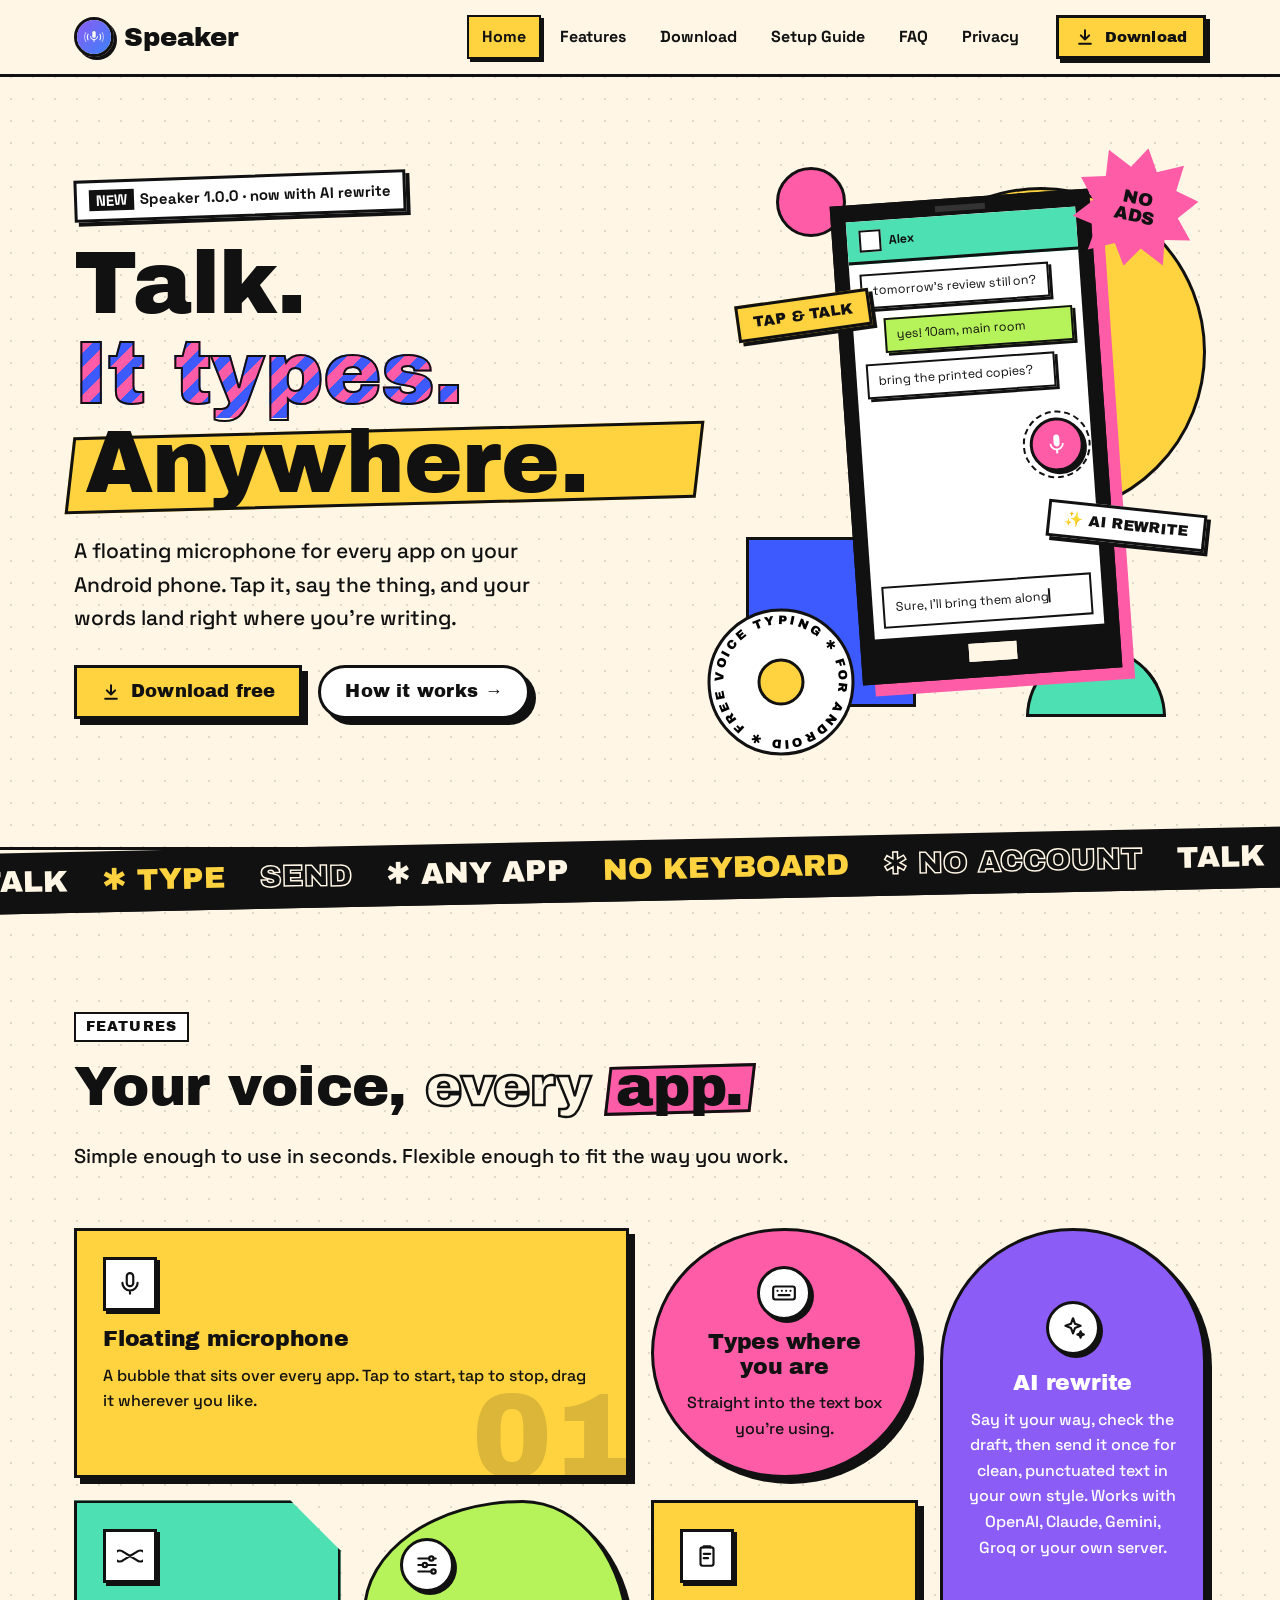
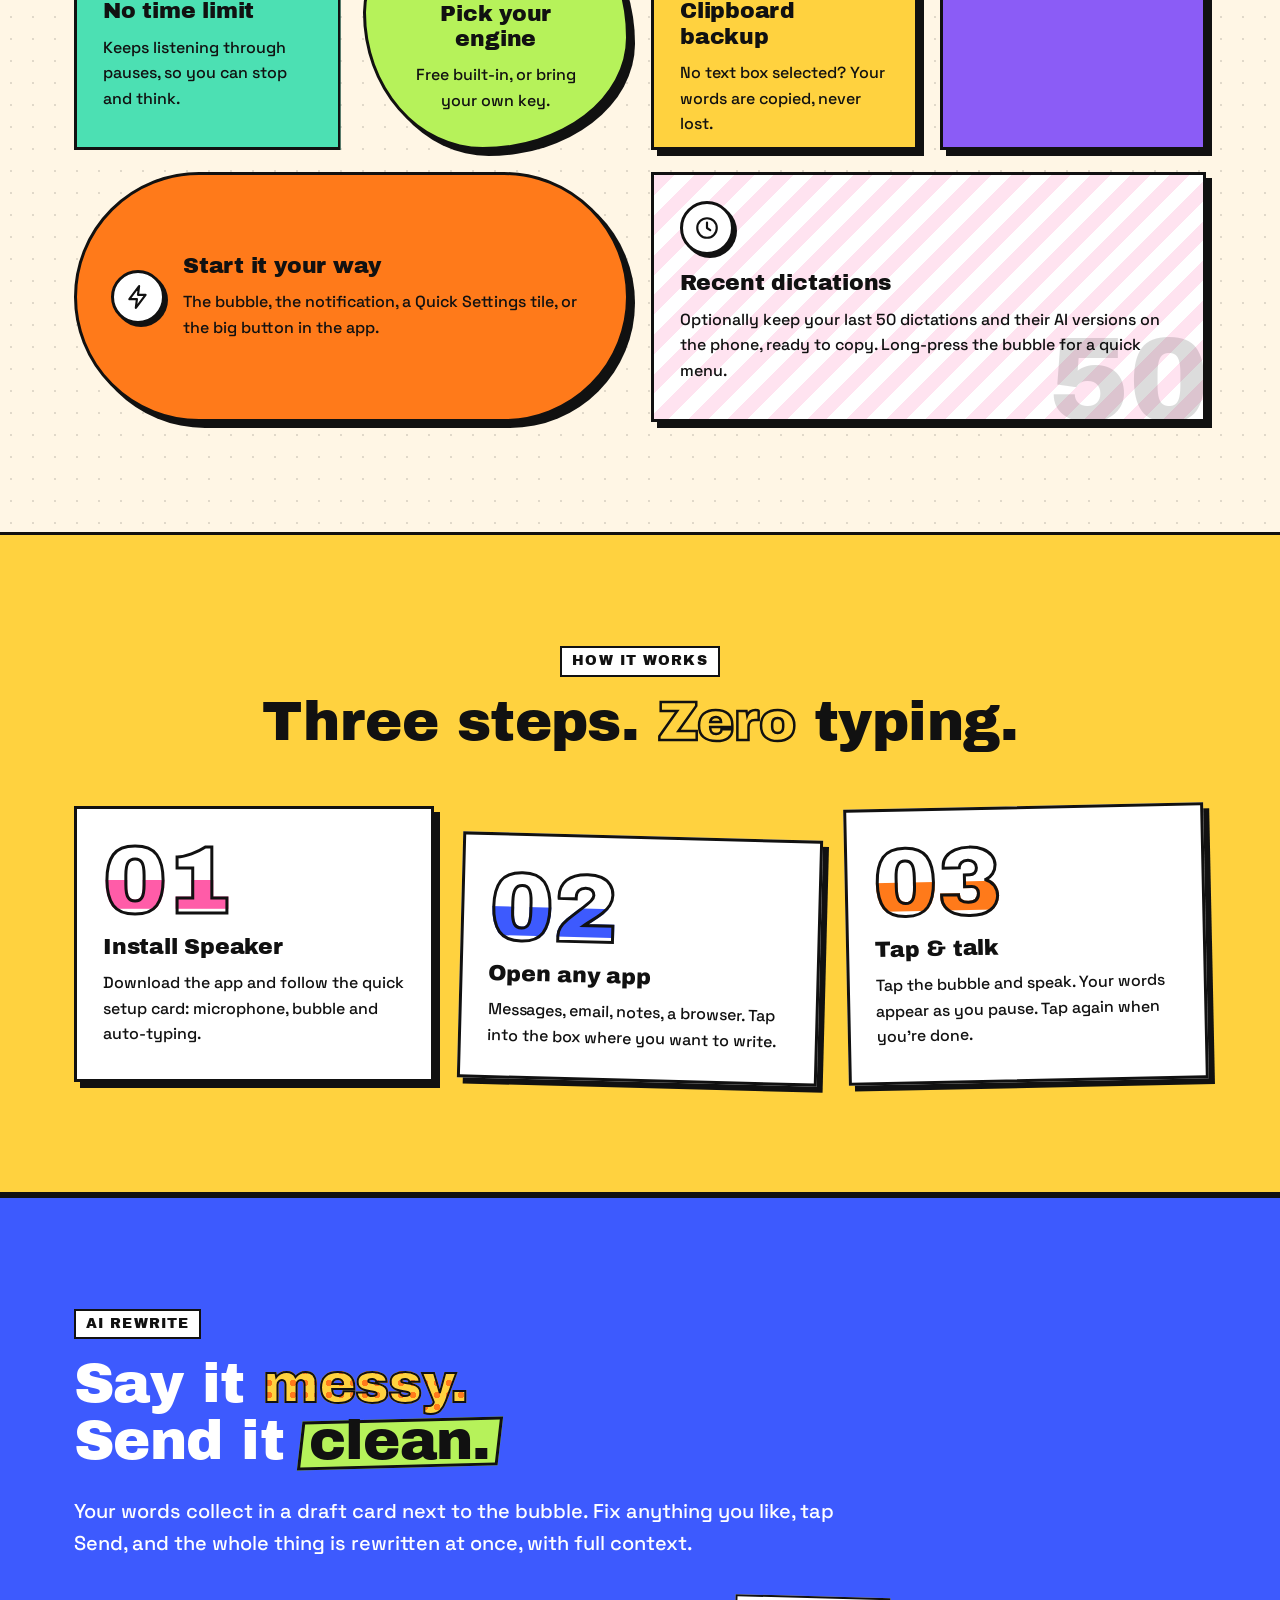
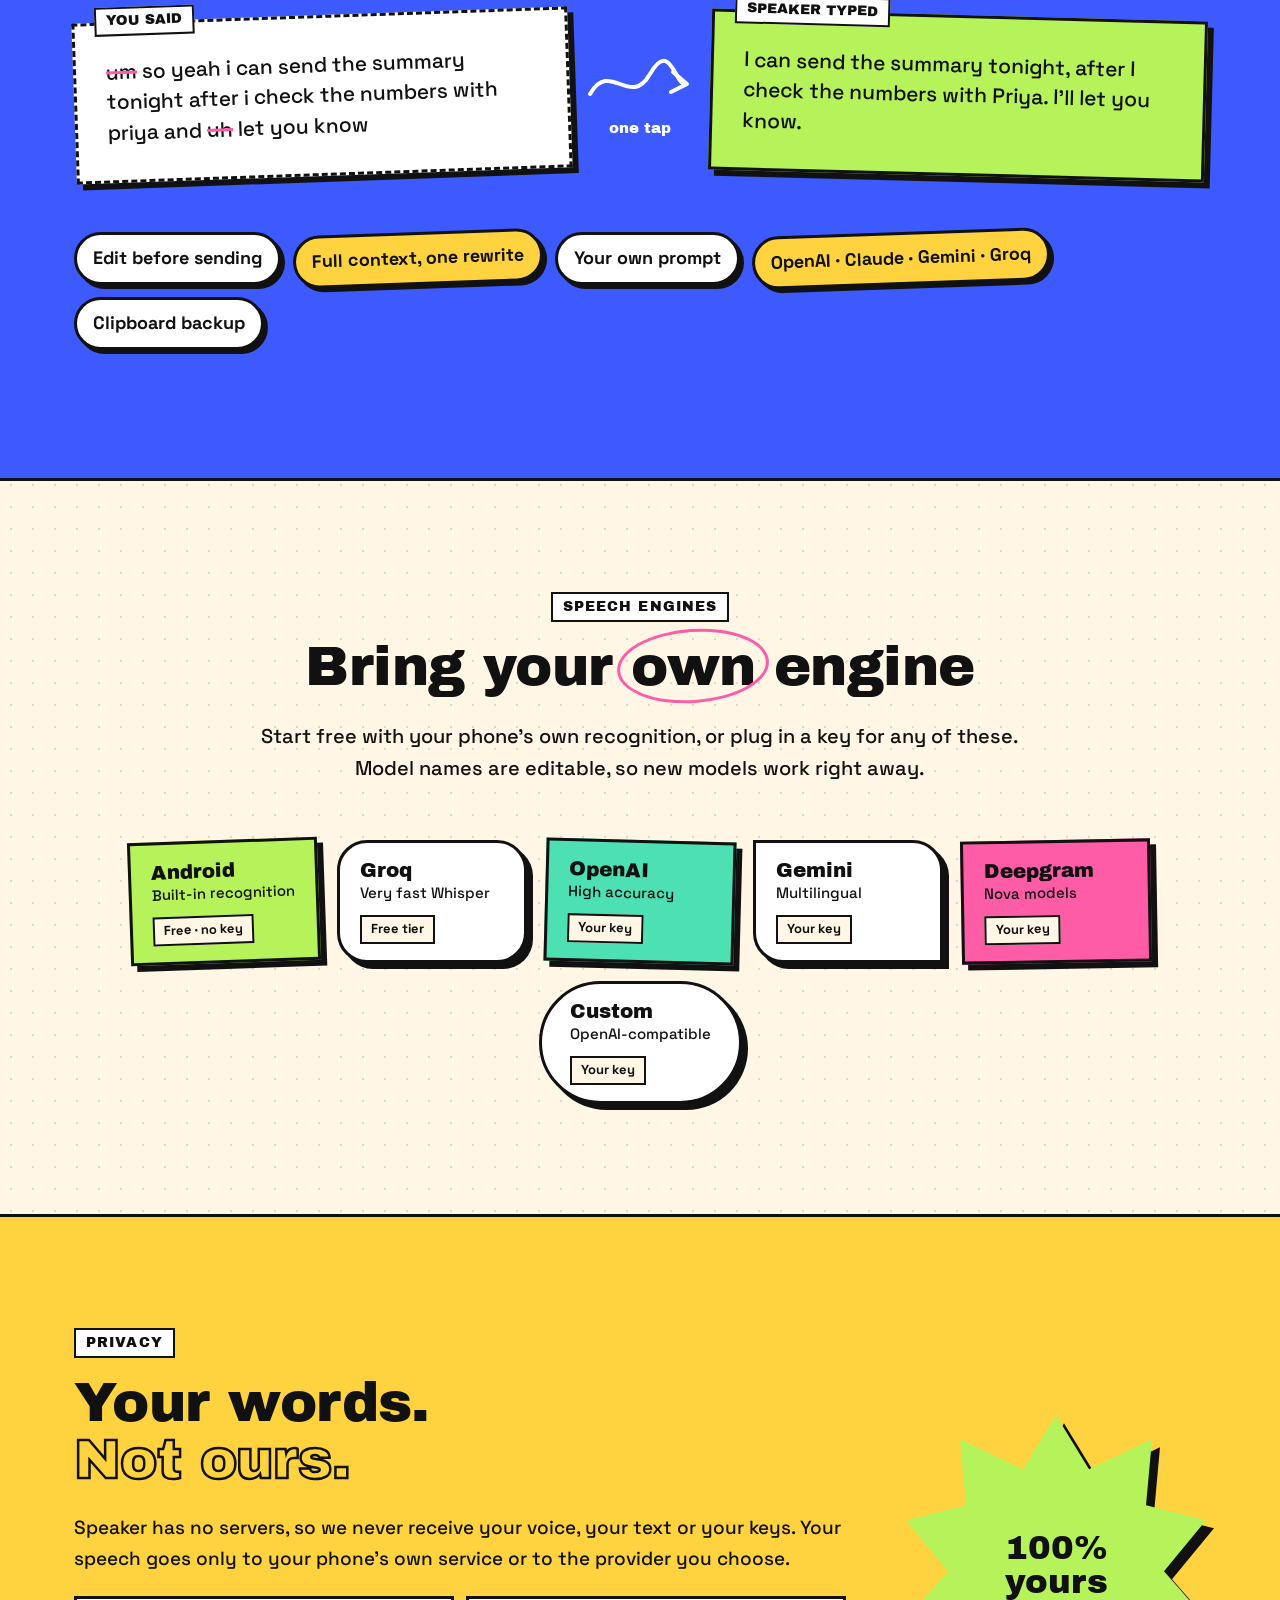
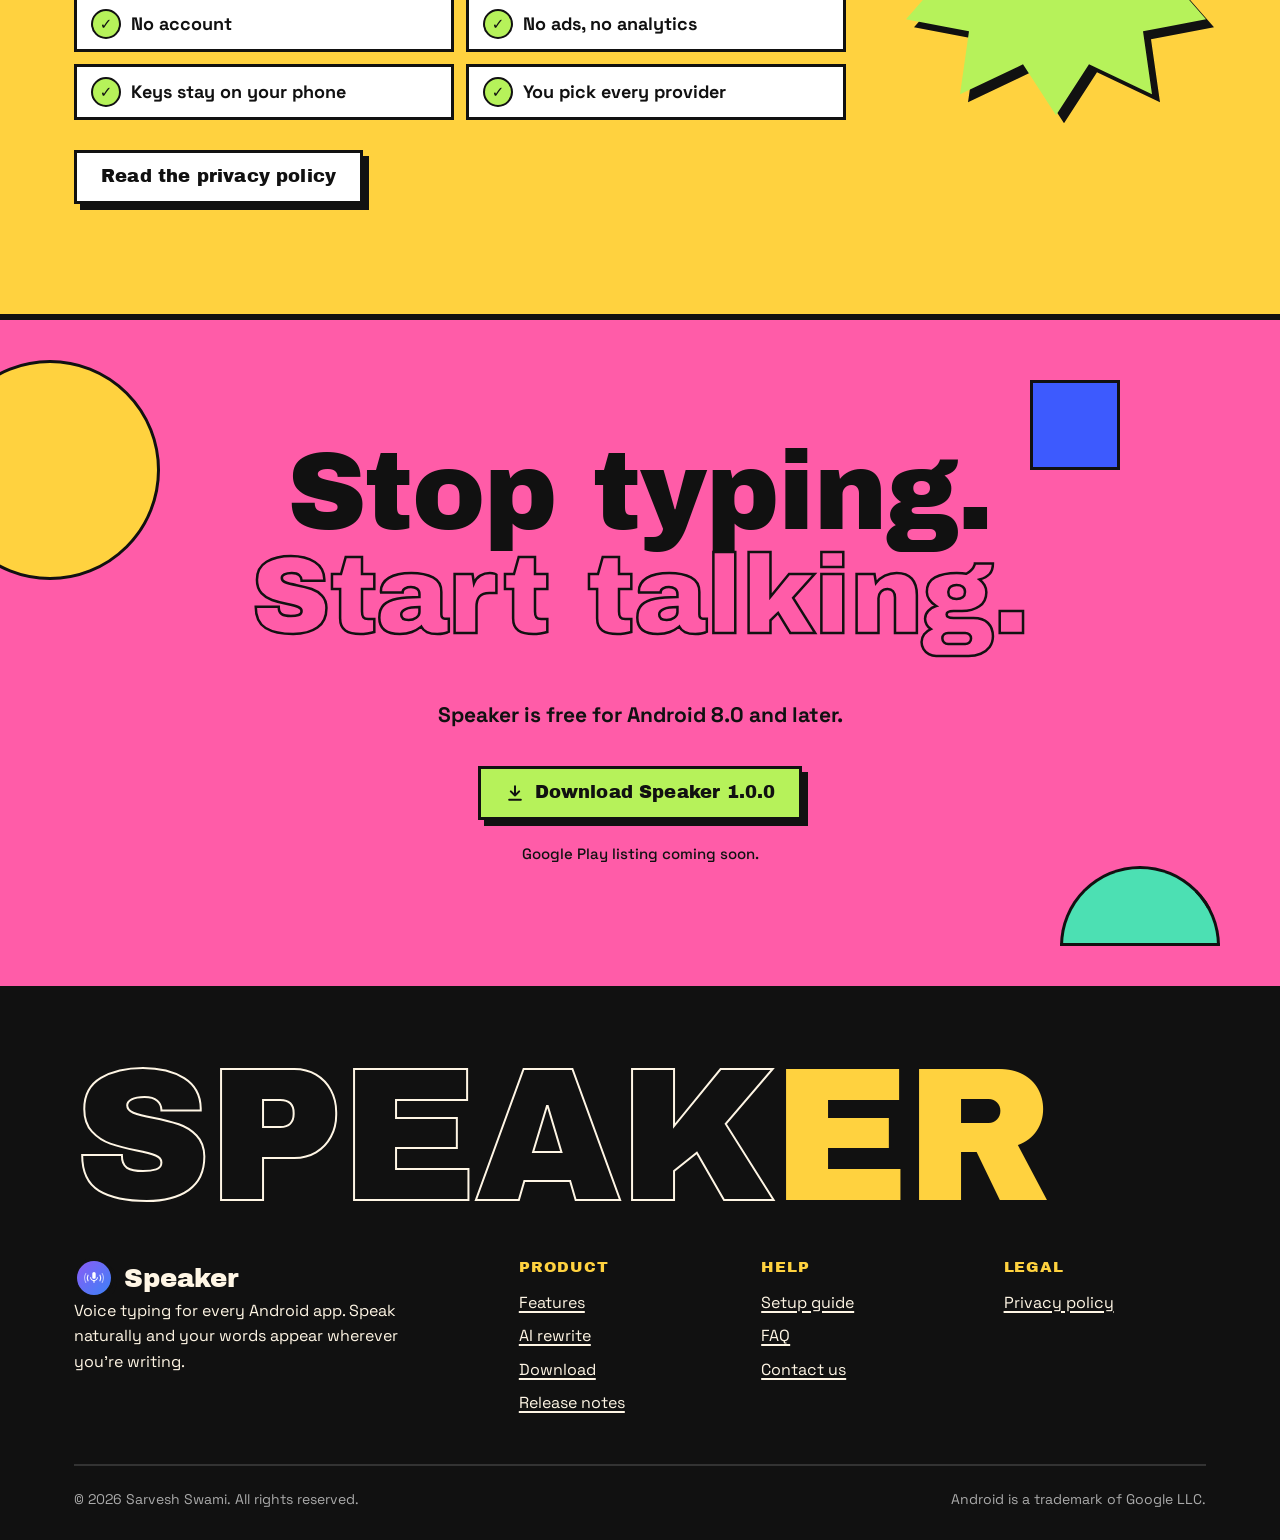
==== commit 994196a5: "Fill in developer name, contact email and privacy policy date" ====
--- a/index.html
+++ b/index.html
@@ -148,10 +148,10 @@
       <p>Voice typing for every Android app. Speak naturally and your words appear wherever you're writing.</p>
     </div>
     <div><h4>Product</h4><ul><li><a href="index.html#features">Features</a></li><li><a href="index.html#ai">AI rewrite</a></li><li><a href="download.html">Download</a></li><li><a href="download.html#releases">Release notes</a></li></ul></div>
-    <div><h4>Help</h4><ul><li><a href="guide.html">Setup guide</a></li><li><a href="faq.html">FAQ</a></li><li><a href="mailto:[CONTACT EMAIL]">Contact us</a></li></ul></div>
+    <div><h4>Help</h4><ul><li><a href="guide.html">Setup guide</a></li><li><a href="faq.html">FAQ</a></li><li><a href="mailto:contact.sarvesh.swami@gmail.com">Contact us</a></li></ul></div>
     <div><h4>Legal</h4><ul><li><a href="privacy.html">Privacy policy</a></li></ul></div>
   </div>
-  <div class="base"><span>&copy; 2026 [DEVELOPER NAME]. All rights reserved.</span><span>Android is a trademark of Google LLC.</span></div>
+  <div class="base"><span>&copy; 2026 Sarvesh Swami. All rights reserved.</span><span>Android is a trademark of Google LLC.</span></div>
 </div></footer>
 
 </body>
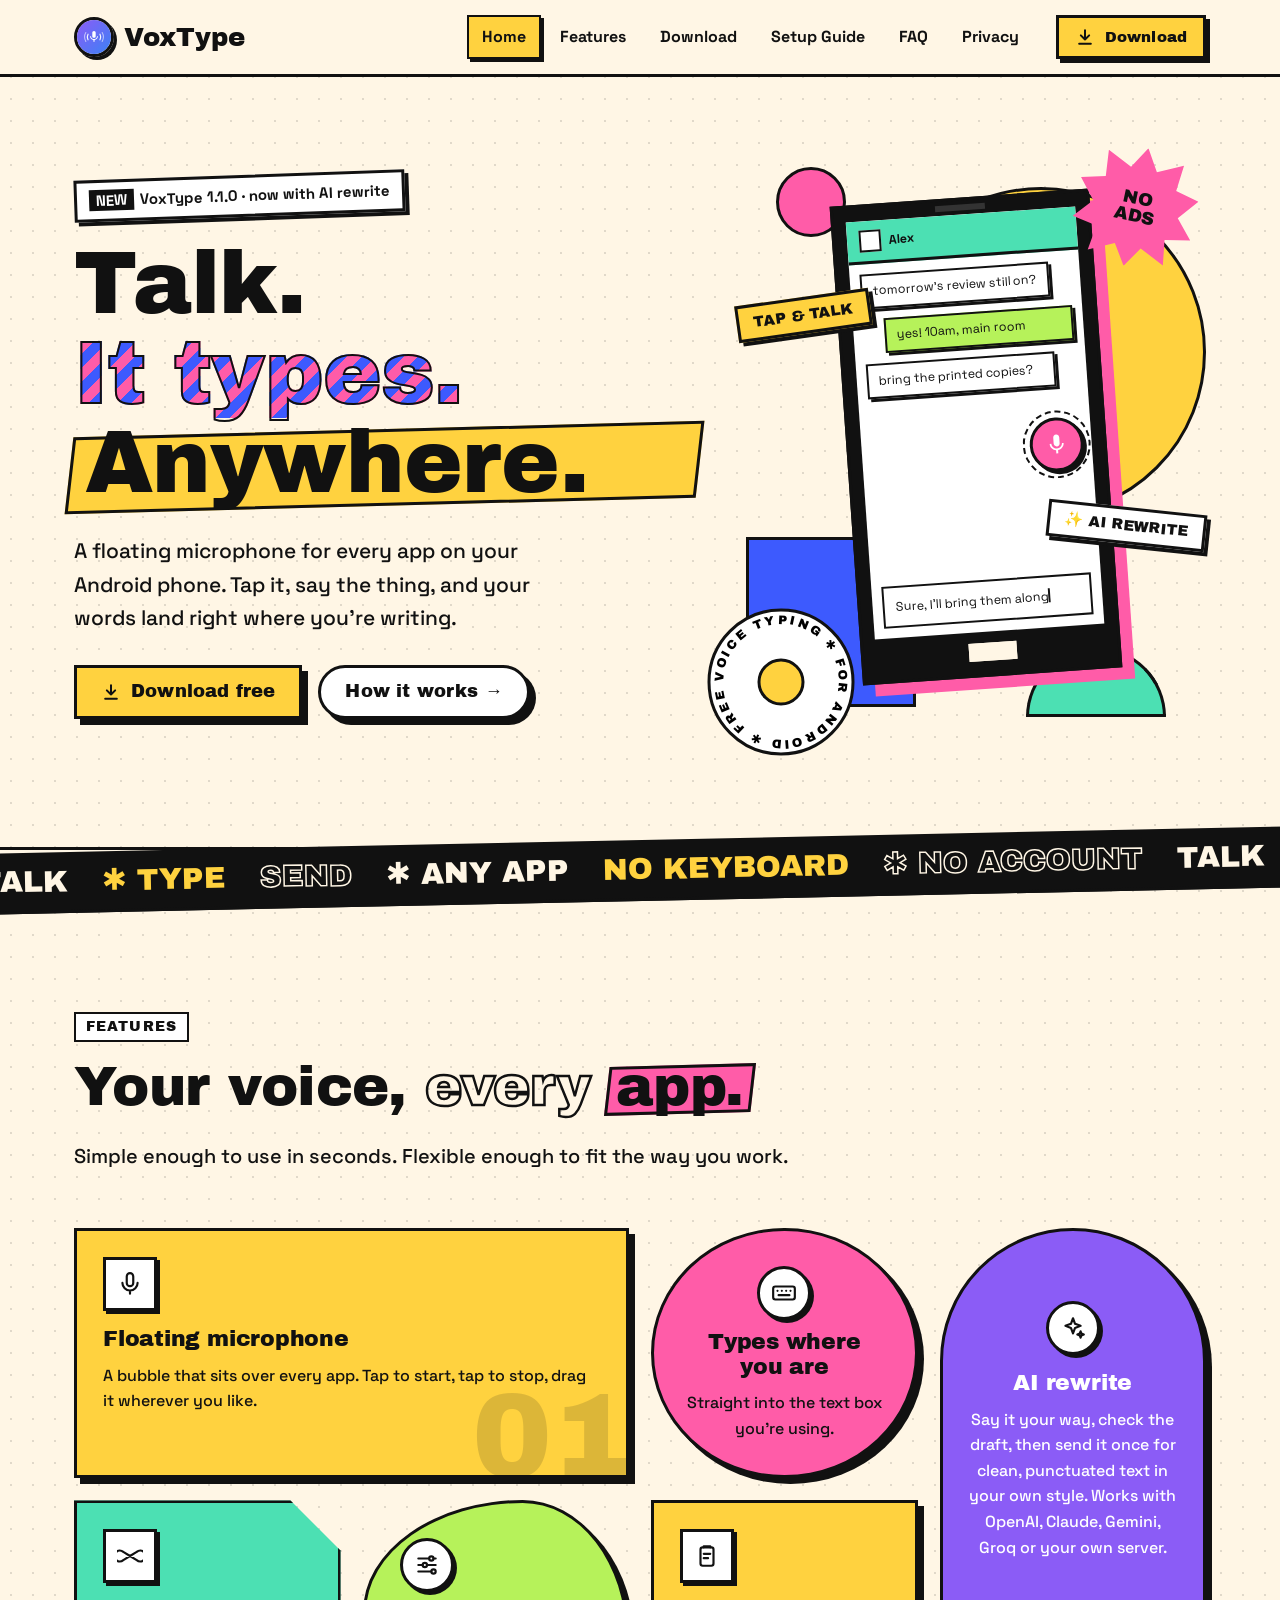
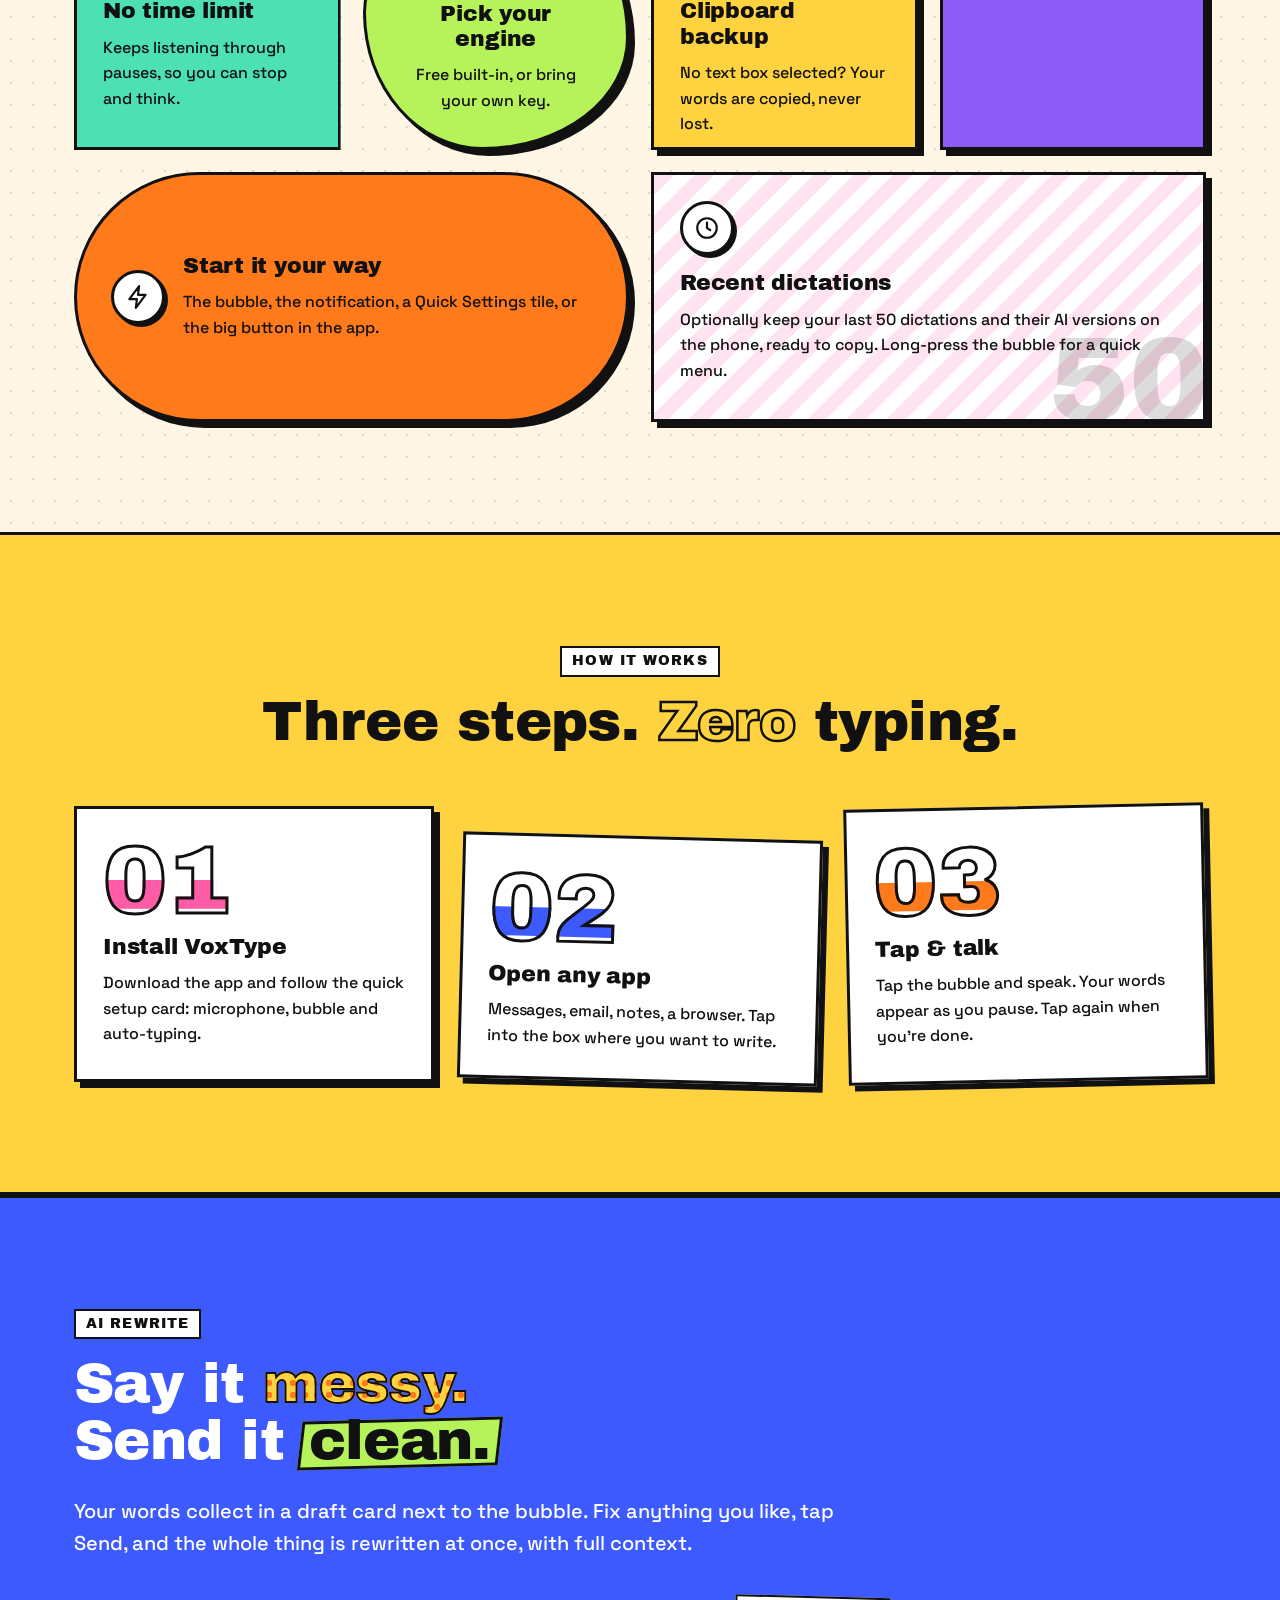
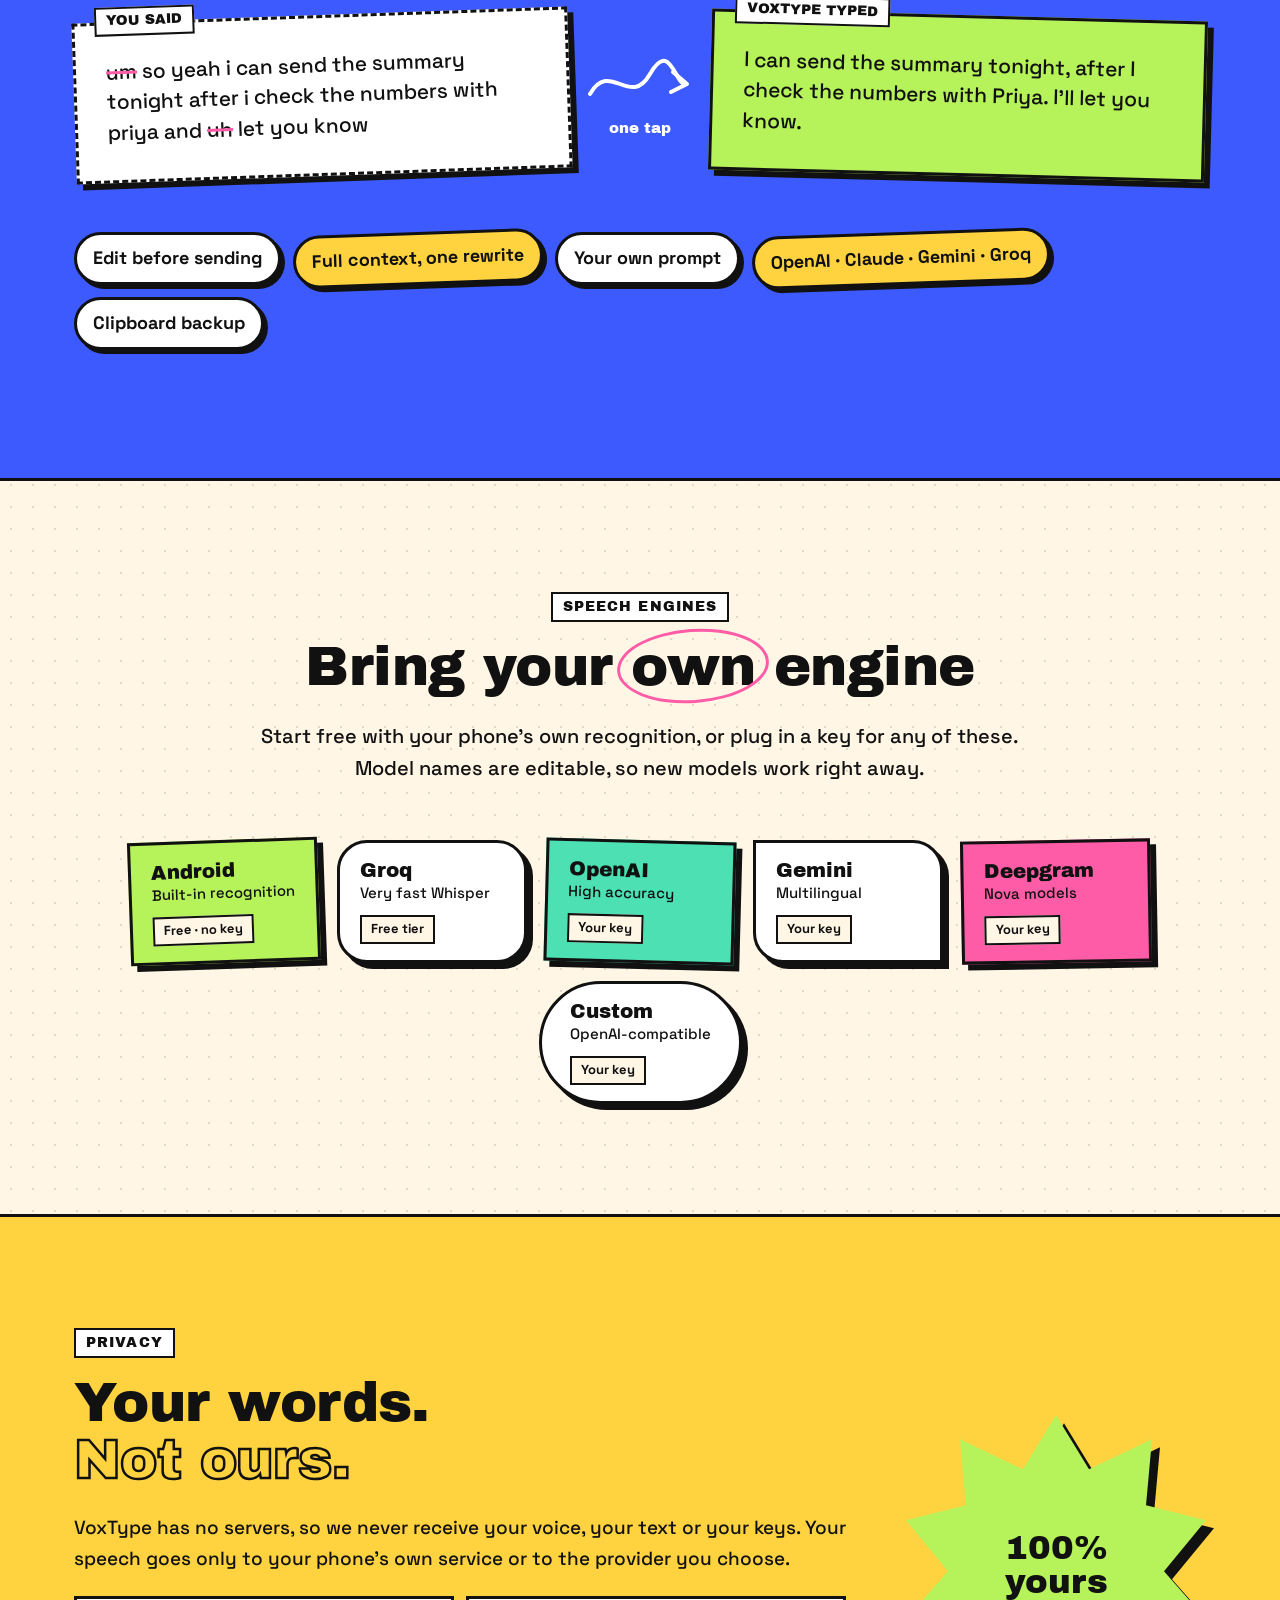
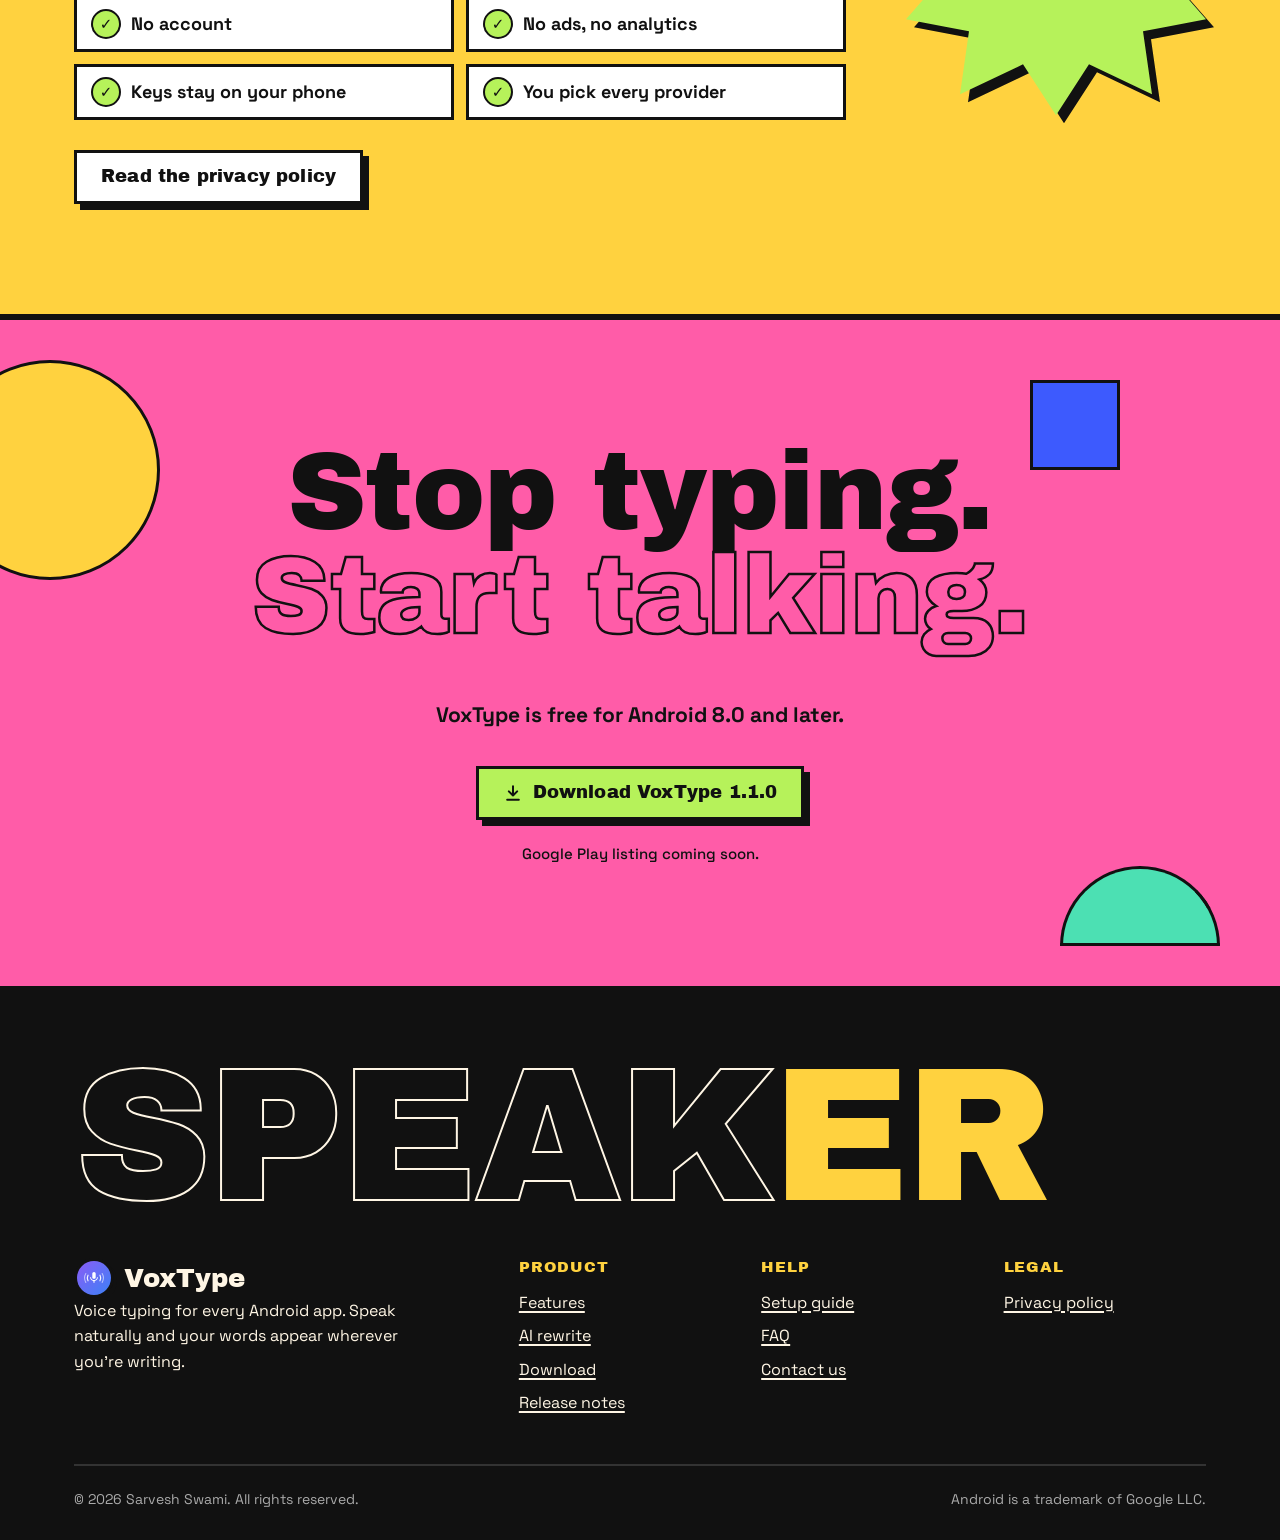
==== commit 2d229e85: "Rename the app to VoxType everywhere; offer VoxType 1.1.0 (versionCode 30)" ====
--- a/index.html
+++ b/index.html
@@ -3,8 +3,8 @@
 <head>
 <meta charset="utf-8">
 <meta name="viewport" content="width=device-width, initial-scale=1">
-<title>Speaker: Voice Typing for Every Android App</title>
-<meta name="description" content="Speaker puts a microphone over every app on your Android phone. Tap, speak, and your words are typed where you're writing. Free download.">
+<title>VoxType: Voice Typing for Every Android App</title>
+<meta name="description" content="VoxType puts a microphone over every app on your Android phone. Tap, speak, and your words are typed where you're writing. Free download.">
 <meta name="theme-color" content="#ffd23f">
 <link rel="preload" href="assets/fonts/archivo-black-latin.woff2" as="font" type="font/woff2" crossorigin>
 <link rel="icon" href="assets/logo.svg" type="image/svg+xml">
@@ -13,7 +13,7 @@
 <body>
 
 <header class="header"><div class="wrap">
-  <a class="logo" href="index.html"><img src="assets/logo.svg" alt="" width="36" height="36">Speaker</a>
+  <a class="logo" href="index.html"><img src="assets/logo.svg" alt="" width="36" height="36">VoxType</a>
   <ul class="nav"><li><a href="index.html" aria-current="page">Home</a></li><li><a href="index.html#features">Features</a></li><li><a href="download.html">Download</a></li><li><a href="guide.html">Setup Guide</a></li><li><a href="faq.html">FAQ</a></li><li><a href="privacy.html">Privacy</a></li></ul>
   <a class="btn btn-sm" href="download.html"><svg viewBox="0 0 24 24" fill="none" stroke="currentColor" stroke-width="2.4" stroke-linecap="round" stroke-linejoin="round"><path d="M12 4v11M7 10l5 5 5-5M5 20h14"/></svg>Download</a>
 </div></header>
@@ -21,7 +21,7 @@
 <section class="hero">
   <div class="wrap">
     <div class="hero-copy">
-      <span class="tag"><b>NEW</b>Speaker 1.0.0 &middot; now with AI rewrite</span>
+      <span class="tag"><b>NEW</b>VoxType 1.1.0 &middot; now with AI rewrite</span>
       <h1><span>Talk.</span><span class="stripes">It types.</span><span><span class="hl">Anywhere.</span></span></h1>
       <p class="lead">A floating microphone for every app on your Android phone. Tap it, say the thing, and your words land right where you're writing.</p>
       <div class="actions">
@@ -79,7 +79,7 @@
     <h2>Three steps. <span class="outline">Zero</span> typing.</h2>
   </div>
   <div class="steps">
-    <div class="step"><span class="n">01</span><h3>Install Speaker</h3><p>Download the app and follow the quick setup card: microphone, bubble and auto-typing.</p></div>
+    <div class="step"><span class="n">01</span><h3>Install VoxType</h3><p>Download the app and follow the quick setup card: microphone, bubble and auto-typing.</p></div>
     <div class="step"><span class="n">02</span><h3>Open any app</h3><p>Messages, email, notes, a browser. Tap into the box where you want to write.</p></div>
     <div class="step"><span class="n">03</span><h3>Tap &amp; talk</h3><p>Tap the bubble and speak. Your words appear as you pause. Tap again when you're done.</p></div>
   </div>
@@ -94,7 +94,7 @@
   <div class="ba">
     <div class="card-say say-before"><small>You said</small><s>um</s> so yeah i can send the summary tonight after i check the numbers with priya and <s>uh</s> let you know</div>
     <div class="ba-arrow"><svg viewBox="0 0 110 60" fill="none" stroke="#fff" stroke-width="4" stroke-linecap="round" stroke-linejoin="round"><path d="M5 40 C 25 5, 45 55, 65 20 S 90 30, 100 30"/><path d="M88 18l14 12-16 8"/></svg>one tap</div>
-    <div class="card-say say-after"><small>Speaker typed</small>I can send the summary tonight, after I check the numbers with Priya. I'll let you know.</div>
+    <div class="card-say say-after"><small>VoxType typed</small>I can send the summary tonight, after I check the numbers with Priya. I'll let you know.</div>
   </div>
   <ul class="ai-points">
     <li>Edit before sending</li><li>Full context, one rewrite</li><li>Your own prompt</li><li>OpenAI &middot; Claude &middot; Gemini &middot; Groq</li><li>Clipboard backup</li>
@@ -122,7 +122,7 @@
     <div class="copy">
       <span class="label">Privacy</span>
       <h2>Your words.<br><span class="outline">Not ours.</span></h2>
-      <p style="font-size:19px;font-weight:500">Speaker has no servers, so we never receive your voice, your text or your keys. Your speech goes only to your phone's own service or to the provider you choose.</p>
+      <p style="font-size:19px;font-weight:500">VoxType has no servers, so we never receive your voice, your text or your keys. Your speech goes only to your phone's own service or to the provider you choose.</p>
       <ul><li>No account</li><li>No ads, no analytics</li><li>Keys stay on your phone</li><li>You pick every provider</li></ul>
       <a class="btn btn-white" href="privacy.html">Read the privacy policy</a>
     </div>
@@ -134,8 +134,8 @@
   <span class="shape s-circle s-a"></span><span class="shape s-half s-b"></span><span class="shape s-c"></span>
   <div class="wrap">
     <h2>Stop typing.<br><span class="outline">Start talking.</span></h2>
-    <p>Speaker is free for Android 8.0 and later.</p>
-    <a class="btn btn-lime" href="download.html"><svg viewBox="0 0 24 24" fill="none" stroke="currentColor" stroke-width="2.4" stroke-linecap="round" stroke-linejoin="round"><path d="M12 4v11M7 10l5 5 5-5M5 20h14"/></svg>Download Speaker 1.0.0</a>
+    <p>VoxType is free for Android 8.0 and later.</p>
+    <a class="btn btn-lime" href="download.html"><svg viewBox="0 0 24 24" fill="none" stroke="currentColor" stroke-width="2.4" stroke-linecap="round" stroke-linejoin="round"><path d="M12 4v11M7 10l5 5 5-5M5 20h14"/></svg>Download VoxType 1.1.0</a>
     <p class="fine">Google Play listing coming soon.</p>
   </div>
 </section>
@@ -144,7 +144,7 @@
   <div class="giant" aria-hidden="true">SPEAK<span>ER</span></div>
   <div class="cols">
     <div>
-      <a class="logo" href="index.html"><img src="assets/logo.svg" alt="" width="36" height="36">Speaker</a>
+      <a class="logo" href="index.html"><img src="assets/logo.svg" alt="" width="36" height="36">VoxType</a>
       <p>Voice typing for every Android app. Speak naturally and your words appear wherever you're writing.</p>
     </div>
     <div><h4>Product</h4><ul><li><a href="index.html#features">Features</a></li><li><a href="index.html#ai">AI rewrite</a></li><li><a href="download.html">Download</a></li><li><a href="download.html#releases">Release notes</a></li></ul></div>
--- a/assets/style.css
+++ b/assets/style.css
@@ -1,4 +1,4 @@
-/* Speaker website: bold art-poster style. Thick outlines, hard shadows, flat bright colours, geometric shapes,
+/* VoxType website: bold art-poster style. Thick outlines, hard shadows, flat bright colours, geometric shapes,
    clipped and outlined type. Fonts are self-hosted (SIL Open Font License): Archivo Black, Space Grotesk.
    No frameworks, no third-party requests. */
 
